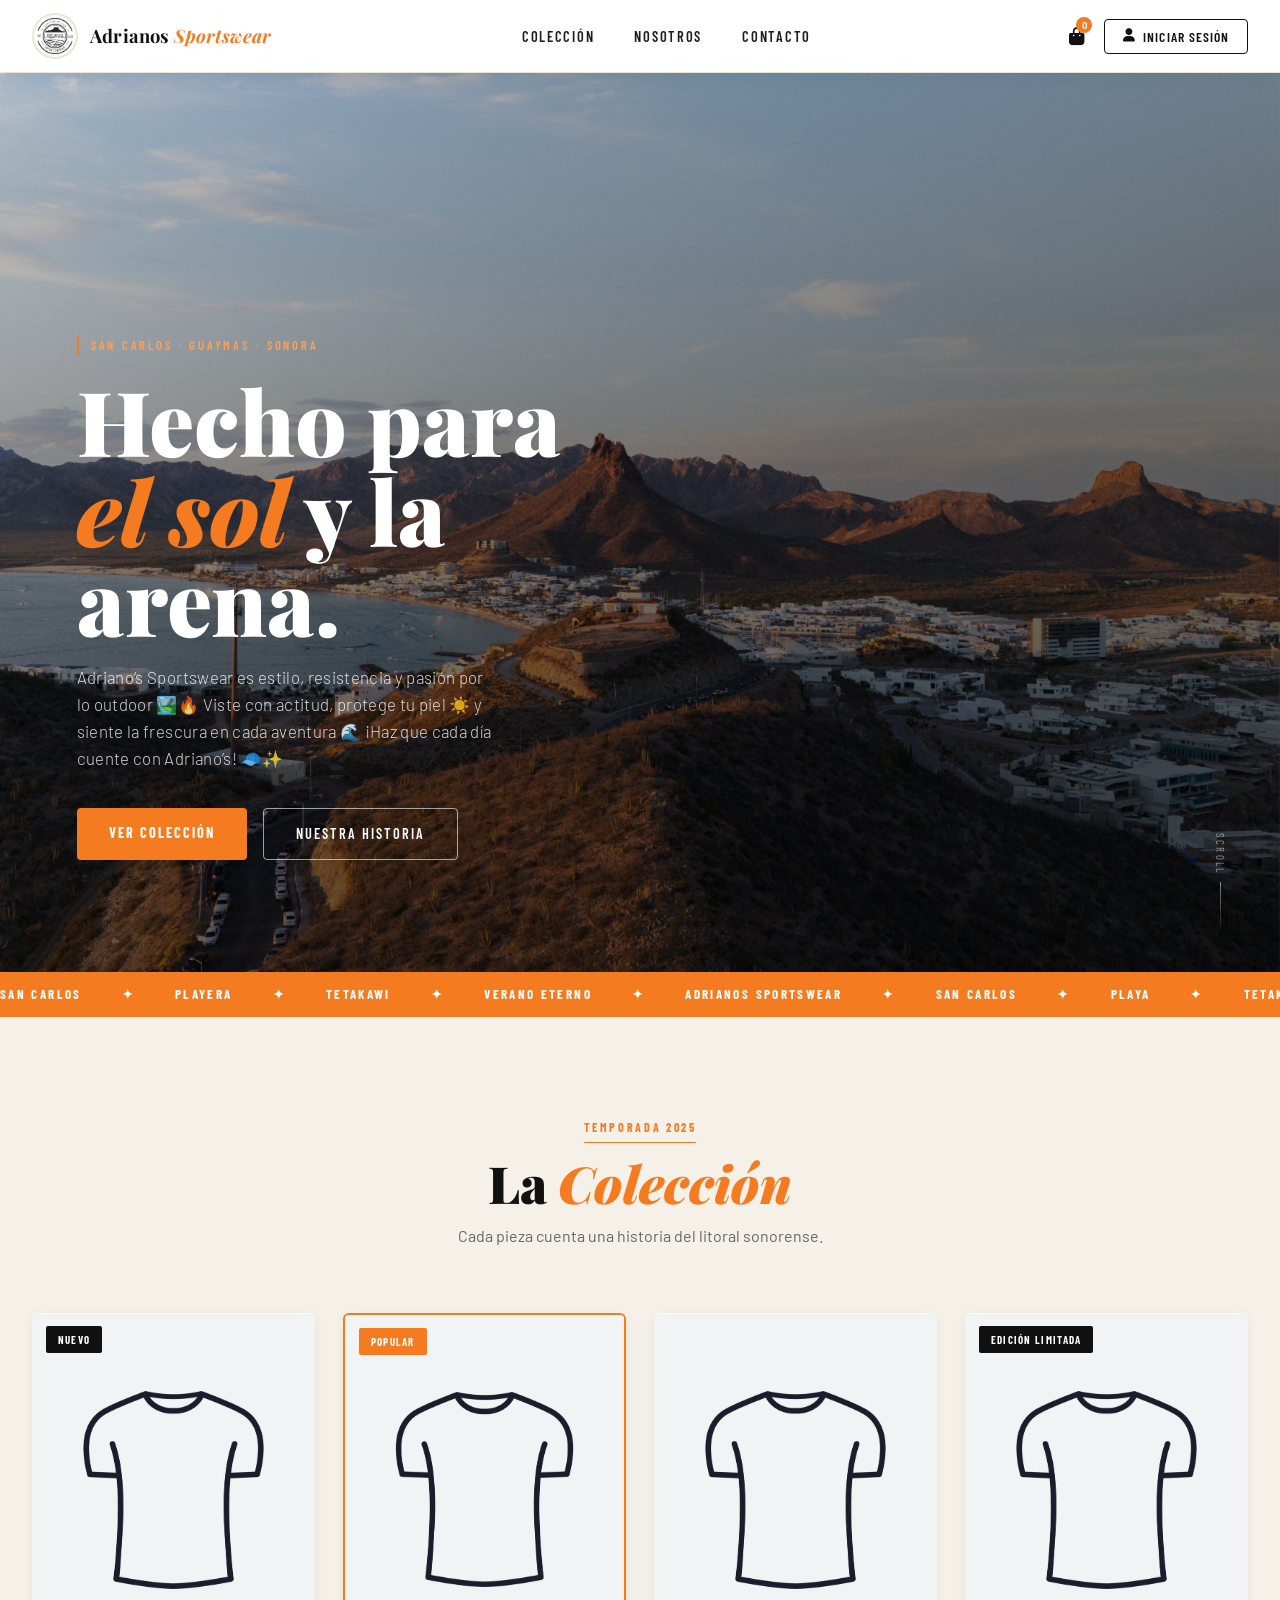
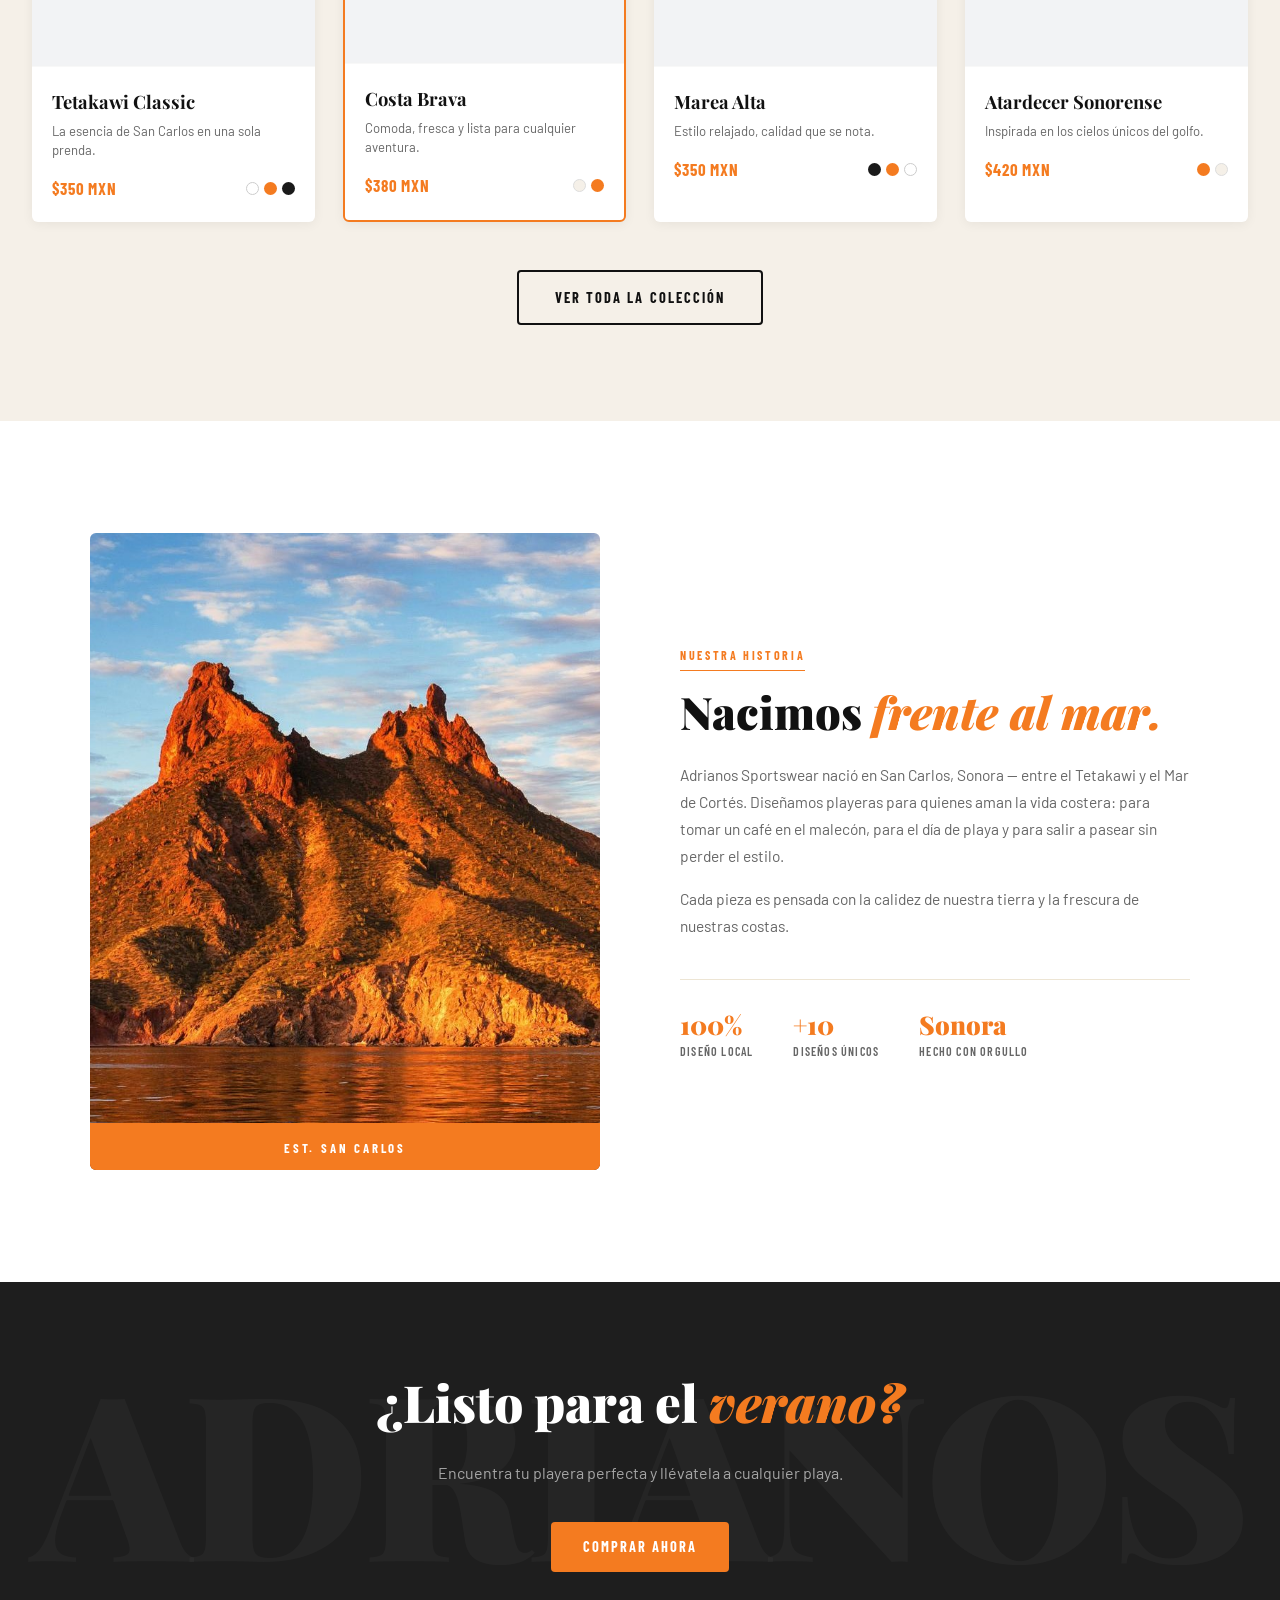
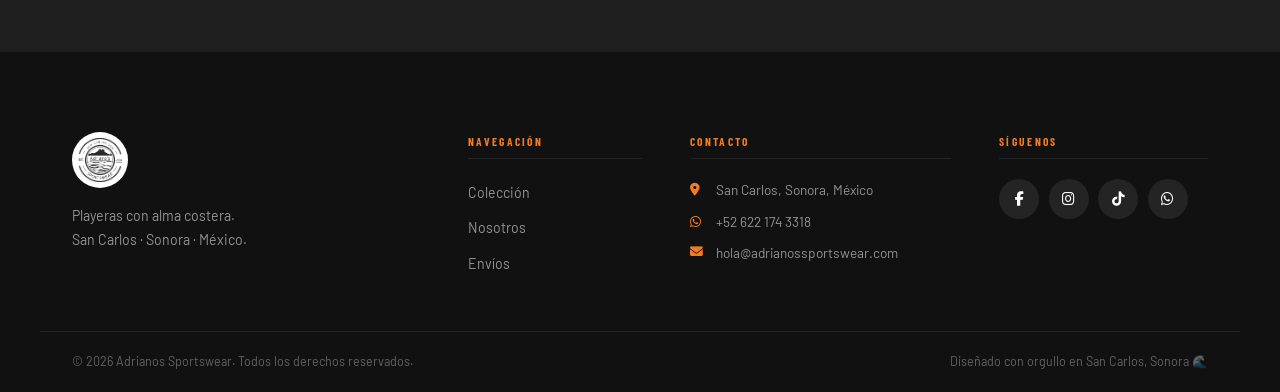
==== index.html @ cf0867bf "primer commit" ====
<!DOCTYPE html>
<html lang="es">
<head>
  <meta charset="UTF-8" />
  <meta name="viewport" content="width=device-width, initial-scale=1.0" />
  <title>Adrianos Sportswear</title>
  <link rel="stylesheet" href="styles.css" />
  <link rel="preconnect" href="https://fonts.googleapis.com" />
  <link rel="preconnect" href="https://fonts.gstatic.com" crossorigin />
  <link href="https://fonts.googleapis.com/css2?family=Playfair+Display:ital,wght@0,400;0,700;0,900;1,400&family=Barlow:wght@300;400;500;600&family=Barlow+Condensed:wght@400;600;700&display=swap" rel="stylesheet" />
  <link rel="stylesheet" href="https://cdnjs.cloudflare.com/ajax/libs/font-awesome/6.5.0/css/all.min.css" />
</head>
<body>

  <!-- ═══════════════════════════════ NAVBAR ═══════════════════════════════ -->
  <nav class="navbar">
    <div class="nav-inner">
      <a href="index.html" class="nav-logo">
        <div class="logo-wrapper">
          <img src="img/logo.jpg" alt="Adrianos Sportswear Logo" />
        </div>
        <h1 class="brand-name">Adrianos <em>Sportswear</em></h1>
      </a>

      <ul class="nav-links">
        <li><a href="coleccion.html">Colección</a></li>
        <li><a href="#nosotros">Nosotros</a></li>
        <li><a href="#contacto">Contacto</a></li>
      </ul>

      <div class="nav-actions">
        <button class="btn-cart" aria-label="Carrito">
          <i class="fas fa-shopping-bag"></i>
          <span class="cart-count">0</span>
        </button>
        <button class="btn-login">
          <i class="fas fa-user"></i>
          <span>Iniciar sesión</span>
        </button>
        <button class="hamburger" aria-label="Menú">
          <span></span><span></span><span></span>
        </button>
      </div>
    </div>

    <!-- Mobile menu -->
    <div class="mobile-menu">
      <ul>
        <li><a href="coleccion.html">Colección</a></li>
        <li><a href="#nosotros">Nosotros</a></li>
        <li><a href="#contacto">Contacto</a></li>
        <li><a href="#">Iniciar sesión</a></li>
      </ul>
    </div>
  </nav>

  <!-- ═══════════════════════════════ HERO ═══════════════════════════════ -->
  <header class="hero">
    <div class="hero-bg">
      <img src="img/yisus.jpg" alt="Cerro Tetakawi, San Carlos" class="hero-img" />
      <div class="hero-overlay"></div>
      <div class="hero-grain"></div>
    </div>

    <div class="hero-content">
      <span class="hero-tag">San Carlos · Guaymas · Sonora</span>
      <p class="hero-title">
        Hecho para<br />
        <em>el sol</em> y la<br />
        arena.
      </p>
      <p class="hero-sub">Adriano’s Sportswear es estilo, resistencia y pasión por lo outdoor 🏞️🔥 Viste con actitud, protege tu piel ☀️ y siente la frescura en cada aventura 🌊 ¡Haz que cada día cuente con Adriano’s! 🧢✨</p>
      <div class="hero-cta">
        <a href="#coleccion" class="btn-primary">Ver colección</a>
        <a href="#nosotros" class="btn-ghost">Nuestra historia</a>
      </div>
    </div>

    <div class="hero-scroll">
      <span>Scroll</span>
      <div class="scroll-line"></div>
    </div>
  </header>

  <!-- ═══════════════════════════════ FRANJA ═══════════════════════════════ -->
  <div class="marquee-strip">
    <div class="marquee-track">
      <span>San Carlos</span><span>✦</span>
      <span>playera</span><span>✦</span>
      <span>Tetakawi</span><span>✦</span>
      <span>Verano eterno</span><span>✦</span>
      <span>Adrianos Sportswear</span><span>✦</span>
      <span>San Carlos</span><span>✦</span>
      <span>Playa</span><span>✦</span>
      <span>Tetakawi</span><span>✦</span>
      <span>Verano eterno</span><span>✦</span>
      <span>Adrianos Sportswear</span><span>✦</span>
      <span>San Carlos</span><span>✦</span>
      <span>Playa</span><span>✦</span>
      <span>Tetakawi</span><span>✦</span>
      <span>Verano eterno</span><span>✦</span>
      <span>Adrianos Sportswear</span>
    </div>
  </div>

  <!-- ═══════════════════════════════ COLECCIÓN ═══════════════════════════════ -->
  <section class="coleccion" id="coleccion" data-reveal>
    <div class="section-header">
      <span class="section-tag">Temporada 2025</span>
      <h2>La <em>Colección</em></h2>
      <p>Cada pieza cuenta una historia del litoral sonorense.</p>
    </div>

    <div class="products-grid">

      <article class="product-card">
        <div class="product-img-wrap">
          <img src="img/prueba.jpg" alt="Playera Tetakawi" />
          <div class="product-overlay">
            <button class="btn-add">Agregar al carrito</button>
          </div>
          <span class="product-badge">Nuevo</span>
        </div>
        <div class="product-info">
          <h3>Tetakawi Classic</h3>
          <p class="product-desc">La esencia de San Carlos en una sola prenda.</p>
          <div class="product-footer">
            <span class="product-price">$350 MXN</span>
            <div class="color-dots">
              <span style="background:#fff;border:1.5px solid #ccc;"></span>
              <span style="background:#F47B20;"></span>
              <span style="background:#1a1a1a;"></span>
            </div>
          </div>
        </div>
      </article>

      <article class="product-card featured">
        <div class="product-img-wrap">
          <img src="img/prueba.jpg" alt="Playera Costa Brava" />
          <div class="product-overlay">
            <button class="btn-add">Agregar al carrito</button>
          </div>
          <span class="product-badge popular">Popular</span>
        </div>
        <div class="product-info">
          <h3>Costa Brava</h3>
          <p class="product-desc">Comoda, fresca y lista para cualquier aventura.</p>
          <div class="product-footer">
            <span class="product-price">$380 MXN</span>
            <div class="color-dots">
              <span style="background:#F5F0E8;border:1.5px solid #ddd;"></span>
              <span style="background:#F47B20;"></span>
            </div>
          </div>
        </div>
      </article>

      <article class="product-card">
        <div class="product-img-wrap">
          <img src="img/prueba.jpg" alt="Playera Marea Alta" />
          <div class="product-overlay">
            <button class="btn-add">Agregar al carrito</button>
          </div>
        </div>
        <div class="product-info">
          <h3>Marea Alta</h3>
          <p class="product-desc">Estilo relajado, calidad que se nota.</p>
          <div class="product-footer">
            <span class="product-price">$350 MXN</span>
            <div class="color-dots">
              <span style="background:#1a1a1a;"></span>
              <span style="background:#F47B20;"></span>
              <span style="background:#fff;border:1.5px solid #ccc;"></span>
            </div>
          </div>
        </div>
      </article>

      <article class="product-card">
        <div class="product-img-wrap">
          <img src="img/prueba.jpg" alt="Playera Atardecer" />
          <div class="product-overlay">
            <button class="btn-add">Agregar al carrito</button>
          </div>
          <span class="product-badge">Edición limitada</span>
        </div>
        <div class="product-info">
          <h3>Atardecer Sonorense</h3>
          <p class="product-desc">Inspirada en los cielos únicos del golfo.</p>
          <div class="product-footer">
            <span class="product-price">$420 MXN</span>
            <div class="color-dots">
              <span style="background:#F47B20;"></span>
              <span style="background:#F5F0E8;border:1.5px solid #ddd;"></span>
            </div>
          </div>
        </div>
      </article>

    </div>

    <div class="ver-mas">
      <a href="coleccion.html" class="btn-outline">Ver toda la colección</a>
    </div>
  </section>

  <!-- ═══════════════════════════════ NOSOTROS ═══════════════════════════════ -->
  <section class="nosotros" id="nosotros" data-reveal>
    <div class="nosotros-inner">
      <div class="nosotros-img-block">
        <img src="img/tetakawi.jpg" alt="San Carlos Sonora" />
        <div class="nosotros-deco">
          <span>Est. San Carlos</span>
        </div>
      </div>
      <div class="nosotros-text">
        <span class="section-tag">Nuestra historia</span>
        <h2>Nacimos <em>frente al mar.</em></h2>
        <p>Adrianos Sportswear nació en San Carlos, Sonora — entre el Tetakawi y el Mar de Cortés. Diseñamos playeras para quienes aman la vida costera: para tomar un café en el malecón, para el día de playa y para salir a pasear sin perder el estilo.</p>
        <p>Cada pieza es pensada con la calidez de nuestra tierra y la frescura de nuestras costas.</p>
        <div class="nosotros-stats">
          <div>
            <strong>100%</strong>
            <span>Diseño local</span>
          </div>
          <div>
            <strong>+10</strong>
            <span>Diseños únicos</span>
          </div>
          <div>
            <strong>Sonora</strong>
            <span>Hecho con orgullo</span>
          </div>
        </div>
      </div>
    </div>
  </section>

  <!-- ═══════════════════════════════ CTA BANNER ═══════════════════════════════ -->
  <section class="cta-banner" data-reveal>
    <div class="cta-inner">
      <h2>¿Listo para el <em>verano?</em></h2>
      <p>Encuentra tu playera perfecta y llévatela a cualquier playa.</p>
      <a href="#coleccion" class="btn-primary">Comprar ahora</a>
    </div>
  </section>

  <!-- ═══════════════════════════════ FOOTER ═══════════════════════════════ -->
  <footer class="footer" id="contacto">
    <div class="footer-inner">

      <div class="footer-brand">
        <div class="footer-logo-wrap">
          <img src="img/logo.jpg" alt="Adrianos Sportswear" />
        </div>
        <p>Playeras con alma costera.<br />San Carlos · Sonora · México.</p>
      </div>

      <div class="footer-links">
        <h4>Navegación</h4>
        <ul>
          <li><a href="#coleccion">Colección</a></li>
          <li><a href="#nosotros">Nosotros</a></li>
          <li><a href="#">Envíos</a></li>
                        <!-- <li><a href="#">Preguntas frecuentes</a></li>  Se puede agregar o no--> 
        </ul>
      </div>

      <div class="footer-contact">
        <h4>Contacto</h4>
        <p><i class="fas fa-map-marker-alt"></i> San Carlos, Sonora, México</p>
        <p><i class="fab fa-whatsapp"></i> +52 622 174 3318</p>
        <p><i class="fas fa-envelope"></i> hola@adrianossportswear.com</p>
      </div>

      <div class="footer-social">
        <h4>Síguenos</h4>
        <div class="social-icons">
          <a href="https://www.facebook.com/profile.php?id=61557560498212&ref=NONE_xav_ig_profile_page_web" class="social-btn facebook" aria-label="Facebook">
            <i class="fab fa-facebook-f"></i>
          </a>
          <a href="https://www.instagram.com/adrianos.sportswear_/" class="social-btn instagram" aria-label="Instagram">
            <i class="fab fa-instagram"></i>
          </a>
          <a href="https://www.tiktok.com/@adrianos_sports_wear?lang=es-419" class="social-btn tiktok" aria-label="TikTok">
            <i class="fab fa-tiktok"></i>
          </a>
          <a href="https://wa.me/526221743318" class="social-btn whatsapp" aria-label="WhatsApp" target="_blank"> 
            <i class="fab fa-whatsapp"></i>
          </a>
        </div>
      </div>

    </div>

    <div class="footer-bottom">
      <p>© 2026 Adrianos Sportswear. Todos los derechos reservados.</p>
      <p>Diseñado con orgullo en San Carlos, Sonora 🌊</p>
    </div>
  </footer>
  <script src="main.js"></script>
</body>
</html>
---- styles.css ----
/* ═══════════════════════════════════════════════════════════════
   ADRIANOS SPORTSWEAR — styles.css
   Paleta: Blanco · Crema · Naranja · Negro
   Estética: Costera refinada · San Carlos, Sonora
═══════════════════════════════════════════════════════════════ */
 
/* ─── Variables ─── */
:root {
  --white:   #FFFFFF;
  --cream:   #F5F0E8;
  --cream-2: #EDE5D4;
  --orange:  #F47B20;
  --orange-dark: #D96A10;
  --orange-light: #FAA05A;
  --black:   #111111;
  --black-2: #1E1E1E;
  --gray:    #666666;
  --gray-light: #BBBBBB;
 
  --font-display: 'Playfair Display', Georgia, serif;
  --font-body:    'Barlow', sans-serif;
  --font-condensed: 'Barlow Condensed', sans-serif;
 
  --nav-h: 72px;
  --radius: 4px;
  --transition: 0.3s cubic-bezier(0.4, 0, 0.2, 1);
}
 
/* ─── Reset & Base ─── */
*, *::before, *::after { box-sizing: border-box; margin: 0; padding: 0; }
 
html { scroll-behavior: smooth; }
 
body {
  font-family: var(--font-body);
  font-weight: 400;
  background: var(--white);
  color: var(--black);
  line-height: 1.6;
  overflow-x: hidden;
}
 
img { display: block; width: 100%; height: 100%; object-fit: cover; }
a { text-decoration: none; color: inherit; }
ul { list-style: none; }
button { cursor: pointer; font-family: inherit; border: none; background: none; }
 
/* ─── Scrollbar ─── */
::-webkit-scrollbar { width: 6px; }
::-webkit-scrollbar-track { background: var(--cream); }
::-webkit-scrollbar-thumb { background: var(--orange); border-radius: 3px; }
 
/* ═══════════════════════════════════════════════════════════════
   NAVBAR
═══════════════════════════════════════════════════════════════ */
.navbar {
  position: fixed;
  top: 0; left: 0; right: 0;
  z-index: 1000;
  background: var(--white);
  border-bottom: 1px solid var(--cream-2);
  box-shadow: 0 2px 20px rgba(0,0,0,0.06);
}
 
.nav-inner {
  max-width: 1280px;
  margin: 0 auto;
  height: var(--nav-h);
  padding: 0 2rem;
  display: flex;
  align-items: center;
  justify-content: space-between;
  gap: 2rem;
}
 
/* Logo */
.nav-logo {
  display: flex;
  align-items: center;
  gap: 0.75rem;
  flex-shrink: 0;
}
 
.logo-wrapper {
  width: 46px;
  height: 46px;
  background: var(--white);
  border-radius: 50%;
  overflow: hidden;
  border: 2px solid var(--cream-2);
  flex-shrink: 0;
}
 
.logo-wrapper img {
  object-fit: contain;
  padding: 3px;
}
 
.brand-name {
  font-family: var(--font-display);
  font-size: 1.15rem;
  font-weight: 700;
  color: var(--black);
  letter-spacing: 0.01em;
  white-space: nowrap;
}
 
.brand-name em {
  color: var(--orange);
  font-style: italic;
}
 
/* Nav Links */
.nav-links {
  display: flex;
  gap: 2.5rem;
  align-items: center;
}
 
.nav-links a {
  font-family: var(--font-condensed);
  font-size: 0.9rem;
  font-weight: 600;
  letter-spacing: 0.12em;
  text-transform: uppercase;
  color: var(--black-2);
  position: relative;
  transition: color var(--transition);
}
 
.nav-links a::after {
  content: '';
  position: absolute;
  bottom: -4px; left: 0;
  width: 0; height: 2px;
  background: var(--orange);
  transition: width var(--transition);
}
 
.nav-links a:hover { color: var(--orange); }
.nav-links a:hover::after { width: 100%; }
 
/* Nav Actions */
.nav-actions {
  display: flex;
  align-items: center;
  gap: 0.75rem;
}
 
.btn-cart {
  position: relative;
  padding: 0.5rem;
  color: var(--black);
  font-size: 1.1rem;
  transition: color var(--transition);
}
 
.btn-cart:hover { color: var(--orange); }
 
.cart-count {
  position: absolute;
  top: 0; right: 0;
  background: var(--orange);
  color: var(--white);
  font-size: 0.6rem;
  font-weight: 700;
  width: 16px; height: 16px;
  border-radius: 50%;
  display: flex;
  align-items: center;
  justify-content: center;
}
 
.btn-login {
  display: flex;
  align-items: center;
  gap: 0.45rem;
  padding: 0.5rem 1.1rem;
  font-family: var(--font-condensed);
  font-size: 0.85rem;
  font-weight: 600;
  letter-spacing: 0.08em;
  text-transform: uppercase;
  color: var(--black);
  border: 1.5px solid var(--black);
  border-radius: var(--radius);
  transition: all var(--transition);
}
 
.btn-login:hover {
  background: var(--black);
  color: var(--white);
}
 
.hamburger {
  display: none;
  flex-direction: column;
  gap: 5px;
  padding: 0.5rem;
}
 
.hamburger span {
  display: block;
  width: 22px; height: 2px;
  background: var(--black);
  border-radius: 2px;
  transition: all var(--transition);
}
 
/* Mobile Menu */
.mobile-menu {
  display: none;
  background: var(--white);
  border-top: 1px solid var(--cream-2);
  padding: 1rem 2rem 1.5rem;
}
 
.mobile-menu ul { display: flex; flex-direction: column; gap: 0.25rem; }
 
.mobile-menu a {
  display: block;
  padding: 0.6rem 0;
  font-family: var(--font-condensed);
  font-size: 1rem;
  font-weight: 600;
  letter-spacing: 0.1em;
  text-transform: uppercase;
  color: var(--black-2);
  border-bottom: 1px solid var(--cream);
  transition: color var(--transition);
}
 
.mobile-menu a:hover { color: var(--orange); }
 
/* ═══════════════════════════════════════════════════════════════
   HERO
═══════════════════════════════════════════════════════════════ */
.hero {
  position: relative;
  height: 100vh;
  min-height: 600px;
  display: flex;
  align-items: flex-end;
  padding-bottom: 7rem;
  margin-top: var(--nav-h);
  overflow: hidden;
}
 
.hero-bg {
  position: absolute;
  inset: 0;
}
 
.hero-img {
  width: 100%; height: 100%;
  object-fit: cover;
  object-position: center 60%;
  transform: scale(1.03);
  animation: heroZoom 8s ease-out forwards;
}
 
@keyframes heroZoom {
  from { transform: scale(1.08); }
  to   { transform: scale(1.0); }
}
 
.hero-overlay {
  position: absolute;
  inset: 0;
  background: linear-gradient(
    160deg,
    rgba(0,0,0,0.18) 0%,
    rgba(0,0,0,0.55) 50%,
    rgba(0,0,0,0.72) 100%
  );
}
 
.hero-grain {
  position: absolute;
  inset: 0;
  opacity: 0.04;
  background-image: url("data:image/svg+xml,%3Csvg viewBox='0 0 256 256' xmlns='http://www.w3.org/2000/svg'%3E%3Cfilter id='noise'%3E%3CfeTurbulence type='fractalNoise' baseFrequency='0.9' numOctaves='4' stitchTiles='stitch'/%3E%3C/filter%3E%3Crect width='100%25' height='100%25' filter='url(%23noise)'/%3E%3C/svg%3E");
  pointer-events: none;
}
 
.hero-content {
  position: relative;
  z-index: 2;
  padding: 0 2rem 0 6vw;
  max-width: 700px;
  animation: heroIn 1s 0.3s ease-out both;
}
 
@keyframes heroIn {
  from { opacity: 0; transform: translateY(30px); }
  to   { opacity: 1; transform: translateY(0); }
}
 
.hero-tag {
  display: inline-block;
  font-family: var(--font-condensed);
  font-size: 0.78rem;
  font-weight: 600;
  letter-spacing: 0.22em;
  text-transform: uppercase;
  color: var(--orange-light);
  margin-bottom: 1.25rem;
  border-left: 2px solid var(--orange);
  padding-left: 0.75rem;
}
 
.hero-title {
  font-family: var(--font-display);
  font-size: clamp(3.2rem, 7vw, 6.5rem);
  font-weight: 900;
  line-height: 1.0;
  color: var(--white);
  margin-bottom: 1.25rem;
}
 
.hero-title em {
  color: var(--orange);
  font-style: italic;
}
 
.hero-sub {
  font-size: 1.05rem;
  font-weight: 300;
  color: rgba(255,255,255,0.82);
  margin-bottom: 2.25rem;
  max-width: 420px;
  letter-spacing: 0.02em;
}
 
.hero-cta {
  display: flex;
  gap: 1rem;
  flex-wrap: wrap;
}
 
/* Buttons */
.btn-primary {
  display: inline-block;
  padding: 0.85rem 2rem;
  background: var(--orange);
  color: var(--white);
  font-family: var(--font-condensed);
  font-size: 0.9rem;
  font-weight: 700;
  letter-spacing: 0.14em;
  text-transform: uppercase;
  border-radius: var(--radius);
  transition: background var(--transition), transform 0.2s;
}
 
.btn-primary:hover {
  background: var(--orange-dark);
  transform: translateY(-2px);
}
 
.btn-ghost {
  display: inline-block;
  padding: 0.85rem 2rem;
  border: 1.5px solid rgba(255,255,255,0.6);
  color: var(--white);
  font-family: var(--font-condensed);
  font-size: 0.9rem;
  font-weight: 600;
  letter-spacing: 0.14em;
  text-transform: uppercase;
  border-radius: var(--radius);
  transition: all var(--transition);
}
 
.btn-ghost:hover {
  background: rgba(255,255,255,0.12);
  border-color: var(--white);
}
 
.btn-outline {
  display: inline-block;
  padding: 0.85rem 2.25rem;
  border: 2px solid var(--black);
  color: var(--black);
  font-family: var(--font-condensed);
  font-size: 0.9rem;
  font-weight: 700;
  letter-spacing: 0.14em;
  text-transform: uppercase;
  border-radius: var(--radius);
  transition: all var(--transition);
}
 
.btn-outline:hover {
  background: var(--black);
  color: var(--white);
}
 
/* Scroll indicator */
.hero-scroll {
  position: absolute;
  bottom: 2.5rem;
  right: 4vw;
  z-index: 2;
  display: flex;
  flex-direction: column;
  align-items: center;
  gap: 0.5rem;
}
 
.hero-scroll span {
  font-family: var(--font-condensed);
  font-size: 0.68rem;
  letter-spacing: 0.2em;
  text-transform: uppercase;
  color: rgba(255,255,255,0.5);
  writing-mode: vertical-rl;
}
 
.scroll-line {
  width: 1px;
  height: 50px;
  background: linear-gradient(to bottom, rgba(255,255,255,0.5), transparent);
  animation: scrollPulse 2s ease-in-out infinite;
}
 
@keyframes scrollPulse {
  0%, 100% { opacity: 0.4; transform: scaleY(0.7) translateY(-5px); }
  50%       { opacity: 1;   transform: scaleY(1)   translateY(5px); }
}
 
/* ═══════════════════════════════════════════════════════════════
   MARQUEE STRIP
═══════════════════════════════════════════════════════════════ */
.marquee-strip {
  background: var(--orange);
  overflow: hidden;
  padding: 0.75rem 0;
  user-select: none;
}
 
.marquee-track {
  display: flex;
  gap: 2.5rem;
  white-space: nowrap;
  animation: marquee 28s linear infinite;
}
 
.marquee-track span {
  font-family: var(--font-condensed);
  font-size: 0.82rem;
  font-weight: 700;
  letter-spacing: 0.18em;
  text-transform: uppercase;
  color: var(--white);
  flex-shrink: 0;
}
 
@keyframes marquee {
  from { transform: translateX(0); }
  to   { transform: translateX(-50%); }
}
 
/* ═══════════════════════════════════════════════════════════════
   COLECCIÓN
═══════════════════════════════════════════════════════════════ */
.coleccion {
  padding: 6rem 2rem;
  background: var(--cream);
}
 
.section-header {
  text-align: center;
  margin-bottom: 4rem;
}
 
.section-tag {
  display: inline-block;
  font-family: var(--font-condensed);
  font-size: 0.75rem;
  font-weight: 700;
  letter-spacing: 0.22em;
  text-transform: uppercase;
  color: var(--orange);
  margin-bottom: 0.75rem;
  border-bottom: 1.5px solid var(--orange);
  padding-bottom: 0.3rem;
}
 
.section-header h2 {
  font-family: var(--font-display);
  font-size: clamp(2.2rem, 4vw, 3.5rem);
  font-weight: 900;
  line-height: 1.1;
  color: var(--black);
  margin-bottom: 0.75rem;
}
 
.section-header h2 em {
  color: var(--orange);
  font-style: italic;
}
 
.section-header p {
  font-size: 1rem;
  color: var(--gray);
  max-width: 480px;
  margin: 0 auto;
}
 
/* Products Grid */
.products-grid {
  display: grid;
  grid-template-columns: repeat(4, 1fr);
  gap: 1.75rem;
  max-width: 1280px;
  margin: 0 auto;
}
 
.product-card {
  background: var(--white);
  border-radius: 6px;
  overflow: hidden;
  box-shadow: 0 2px 12px rgba(0,0,0,0.06);
  transition: transform var(--transition), box-shadow var(--transition);
}
 
.product-card:hover {
  transform: translateY(-6px);
  box-shadow: 0 12px 40px rgba(0,0,0,0.12);
}
 
.product-card.featured {
  grid-row: span 1;
  border: 2px solid var(--orange);
}
 
.product-img-wrap {
  position: relative;
  aspect-ratio: 4 / 5;
  overflow: hidden;
  background: var(--cream);
}
 
.product-img-wrap img {
  transition: transform 0.5s ease;
}
 
.product-card:hover .product-img-wrap img {
  transform: scale(1.06);
}
 
.product-overlay {
  position: absolute;
  inset: 0;
  background: rgba(0,0,0,0.4);
  display: flex;
  align-items: flex-end;
  justify-content: center;
  padding-bottom: 1.5rem;
  opacity: 0;
  transition: opacity var(--transition);
}
 
.product-card:hover .product-overlay {
  opacity: 1;
}
 
.btn-add {
  padding: 0.7rem 1.6rem;
  background: var(--white);
  color: var(--black);
  font-family: var(--font-condensed);
  font-size: 0.85rem;
  font-weight: 700;
  letter-spacing: 0.12em;
  text-transform: uppercase;
  border-radius: var(--radius);
  transition: all var(--transition);
  transform: translateY(10px);
  transition: transform 0.3s ease, background var(--transition), color var(--transition);
}
 
.product-card:hover .btn-add {
  transform: translateY(0);
}
 
.btn-add:hover {
  background: var(--orange);
  color: var(--white);
}
 
.product-badge {
  position: absolute;
  top: 0.85rem;
  left: 0.85rem;
  padding: 0.3rem 0.75rem;
  background: var(--black);
  color: var(--white);
  font-family: var(--font-condensed);
  font-size: 0.68rem;
  font-weight: 700;
  letter-spacing: 0.12em;
  text-transform: uppercase;
  border-radius: 2px;
}
 
.product-badge.popular {
  background: var(--orange);
}
 
.product-info {
  padding: 1.25rem;
}
 
.product-info h3 {
  font-family: var(--font-display);
  font-size: 1.15rem;
  font-weight: 700;
  color: var(--black);
  margin-bottom: 0.35rem;
}
 
.product-desc {
  font-size: 0.82rem;
  color: var(--gray);
  margin-bottom: 0.9rem;
  line-height: 1.5;
}
 
.product-footer {
  display: flex;
  align-items: center;
  justify-content: space-between;
}
 
.product-price {
  font-family: var(--font-condensed);
  font-size: 1.05rem;
  font-weight: 700;
  color: var(--orange);
  letter-spacing: 0.05em;
}
 
.color-dots {
  display: flex;
  gap: 5px;
}
 
.color-dots span {
  display: block;
  width: 13px; height: 13px;
  border-radius: 50%;
}
 
.ver-mas {
  text-align: center;
  margin-top: 3rem;
}
 
/* ═══════════════════════════════════════════════════════════════
   NOSOTROS
═══════════════════════════════════════════════════════════════ */
.nosotros {
  padding: 7rem 2rem;
  background: var(--white);
}
 
.nosotros-inner {
  max-width: 1100px;
  margin: 0 auto;
  display: grid;
  grid-template-columns: 1fr 1fr;
  gap: 5rem;
  align-items: center;
}
 
.nosotros-img-block {
  position: relative;
  aspect-ratio: 4 / 5;
  border-radius: 6px;
  overflow: hidden;
}
 
.nosotros-img-block img {
  object-position: center 40%;
}
 
.nosotros-deco {
  position: absolute;
  bottom: -1px;
  left: 0; right: 0;
  background: var(--orange);
  padding: 0.7rem 1.5rem;
  text-align: center;
}
 
.nosotros-deco span {
  font-family: var(--font-condensed);
  font-size: 0.8rem;
  font-weight: 700;
  letter-spacing: 0.22em;
  text-transform: uppercase;
  color: var(--white);
}
 
.nosotros-text .section-tag {
  margin-bottom: 1rem;
}
 
.nosotros-text h2 {
  font-family: var(--font-display);
  font-size: clamp(2rem, 3.5vw, 3rem);
  font-weight: 900;
  line-height: 1.1;
  color: var(--black);
  margin-bottom: 1.5rem;
}
 
.nosotros-text h2 em {
  color: var(--orange);
  font-style: italic;
}
 
.nosotros-text p {
  font-size: 0.97rem;
  color: var(--gray);
  line-height: 1.75;
  margin-bottom: 1rem;
}
 
.nosotros-stats {
  display: flex;
  gap: 2.5rem;
  margin-top: 2.5rem;
  padding-top: 2rem;
  border-top: 1px solid var(--cream-2);
}
 
.nosotros-stats div {
  display: flex;
  flex-direction: column;
  gap: 0.25rem;
}
 
.nosotros-stats strong {
  font-family: var(--font-display);
  font-size: 1.6rem;
  font-weight: 900;
  color: var(--orange);
  line-height: 1;
}
 
.nosotros-stats span {
  font-family: var(--font-condensed);
  font-size: 0.75rem;
  font-weight: 600;
  letter-spacing: 0.1em;
  text-transform: uppercase;
  color: var(--gray);
}
 
/* ═══════════════════════════════════════════════════════════════
   CTA BANNER
═══════════════════════════════════════════════════════════════ */
.cta-banner {
  background: var(--black-2);
  padding: 5rem 2rem;
  text-align: center;
  position: relative;
  overflow: hidden;
}
 
.cta-banner::before {
  content: 'ADRIANOS';
  position: absolute;
  top: 50%; left: 50%;
  transform: translate(-50%, -50%);
  font-family: var(--font-display);
  font-size: clamp(6rem, 18vw, 16rem);
  font-weight: 900;
  color: rgba(255,255,255,0.03);
  white-space: nowrap;
  pointer-events: none;
  letter-spacing: -0.02em;
}
 
.cta-inner {
  position: relative;
  z-index: 1;
}
 
.cta-banner h2 {
  font-family: var(--font-display);
  font-size: clamp(2rem, 4vw, 3.2rem);
  font-weight: 900;
  color: var(--white);
  margin-bottom: 1rem;
}
 
.cta-banner h2 em {
  color: var(--orange);
  font-style: italic;
}
 
.cta-banner p {
  font-size: 1rem;
  color: rgba(255,255,255,0.6);
  margin-bottom: 2.25rem;
}
 
/* ═══════════════════════════════════════════════════════════════
   FOOTER
═══════════════════════════════════════════════════════════════ */
.footer {
  background: var(--black);
  color: var(--white);
  padding-top: 5rem;
}
 
.footer-inner {
  max-width: 1200px;
  margin: 0 auto;
  padding: 0 2rem 3.5rem;
  display: grid;
  grid-template-columns: 2fr 1fr 1.5fr 1.2fr;
  gap: 3rem;
}
 
.footer-logo-wrap {
  width: 56px; height: 56px;
  background: var(--white);
  border-radius: 50%;
  overflow: hidden;
  margin-bottom: 1rem;
  border: 2px solid rgba(255,255,255,0.1);
}
 
.footer-logo-wrap img {
  object-fit: contain;
  padding: 4px;
}
 
.footer-brand p {
  font-size: 0.88rem;
  color: rgba(255,255,255,0.55);
  line-height: 1.7;
  margin-top: 0.5rem;
}
 
.footer h4 {
  font-family: var(--font-condensed);
  font-size: 0.72rem;
  font-weight: 700;
  letter-spacing: 0.2em;
  text-transform: uppercase;
  color: var(--orange);
  margin-bottom: 1.25rem;
  padding-bottom: 0.5rem;
  border-bottom: 1px solid rgba(255,255,255,0.08);
}
 
.footer-links ul { display: flex; flex-direction: column; gap: 0.6rem; }
 
.footer-links a {
  font-size: 0.88rem;
  color: rgba(255,255,255,0.55);
  transition: color var(--transition);
}
 
.footer-links a:hover { color: var(--orange-light); }
 
.footer-contact p {
  font-size: 0.85rem;
  color: rgba(255,255,255,0.55);
  margin-bottom: 0.6rem;
  display: flex;
  align-items: center;
  gap: 0.6rem;
}
 
.footer-contact i {
  color: var(--orange);
  font-size: 0.8rem;
  width: 16px;
}
 
/* Social Icons */
.social-icons {
  display: flex;
  gap: 0.6rem;
  flex-wrap: wrap;
}
 
.social-btn {
  display: flex;
  align-items: center;
  justify-content: center;
  width: 40px; height: 40px;
  border-radius: 50%;
  color: var(--white);
  font-size: 0.9rem;
  transition: transform var(--transition), background var(--transition);
  background: rgba(255,255,255,0.08);
}
 
.social-btn:hover { transform: translateY(-3px); }
 
.social-btn.facebook:hover  { background: #1877F2; }
.social-btn.instagram:hover { background: linear-gradient(45deg, #F09433, #E6683C, #DC2743, #CC2366, #BC1888); }
.social-btn.tiktok:hover    { background: #010101; outline: 1px solid rgba(255,255,255,0.2); }
.social-btn.whatsapp:hover  { background: #25D366; }
 
/* Footer bottom */
.footer-bottom {
  border-top: 1px solid rgba(255,255,255,0.08);
  padding: 1.25rem 2rem;
  max-width: 1200px;
  margin: 0 auto;
  display: flex;
  justify-content: space-between;
  align-items: center;
  gap: 1rem;
  flex-wrap: wrap;
}
 
.footer-bottom p {
  font-size: 0.78rem;
  color: rgba(255,255,255,0.35);
}
 
/* ═══════════════════════════════════════════════════════════════
   RESPONSIVE
═══════════════════════════════════════════════════════════════ */
@media (max-width: 1100px) {
  .products-grid {
    grid-template-columns: repeat(2, 1fr);
  }
  .footer-inner {
    grid-template-columns: 1fr 1fr;
    gap: 2.5rem;
  }
}
 
@media (max-width: 860px) {
  .nosotros-inner {
    grid-template-columns: 1fr;
    gap: 3rem;
  }
  .nosotros-img-block {
    aspect-ratio: 16 / 9;
  }
}
 
@media (max-width: 768px) {
  .nav-links { display: none; }
  .btn-login span { display: none; }
  .hamburger { display: flex; }
 
  .mobile-menu.open { display: block; }
 
  .hero-content { padding: 0 1.5rem 0 1.5rem; }
  .hero { padding-bottom: 5rem; }
  .hero-scroll { display: none; }
 
  .coleccion { padding: 4rem 1.25rem; }
  .nosotros { padding: 4rem 1.25rem; }
 
  .nosotros-stats { gap: 1.5rem; flex-wrap: wrap; }
}
 
@media (max-width: 560px) {
  .products-grid {
    grid-template-columns: 1fr;
    max-width: 380px;
    margin: 0 auto;
  }
  .footer-inner {
    grid-template-columns: 1fr;
    gap: 2rem;
  }
  .footer-bottom {
    flex-direction: column;
    text-align: center;
  }
  .hero-cta { flex-direction: column; }
  .btn-primary, .btn-ghost { text-align: center; }
}
/* ═══════════════════════════════════════════════════════════════
    MAIN.JS — Estilos de soporte
═══════════════════════════════════════════════════════════════ */

/* ─── Navbar scrolled ─── */
.navbar.scrolled {
  box-shadow: 0 4px 24px rgba(0,0,0,0.10);
}
 
.navbar.scrolled .nav-inner {
  height: 58px;
}
 
.navbar.scrolled .logo-wrapper {
  width: 38px;
  height: 38px;
}
 
.navbar,
.nav-inner,
.logo-wrapper {
  transition: height 0.3s ease, width 0.3s ease, box-shadow 0.3s ease;
}
 
/* ─── Hamburger spans transition ─── */
.hamburger span {
  transition: transform 0.3s ease, opacity 0.3s ease;
}
 
/* ─── Fade-in reveal ─── */
[data-reveal] {
  opacity: 0;
  transform: translateY(28px);
  transition: opacity 0.65s ease, transform 0.65s ease;
}
 
[data-reveal].revealed {
  opacity: 1;
  transform: translateY(0);
}
 
/* Delays escalonados para hijos si se necesita */
[data-reveal][data-delay="100"] { transition-delay: 0.1s; }
[data-reveal][data-delay="200"] { transition-delay: 0.2s; }
[data-reveal][data-delay="300"] { transition-delay: 0.3s; }
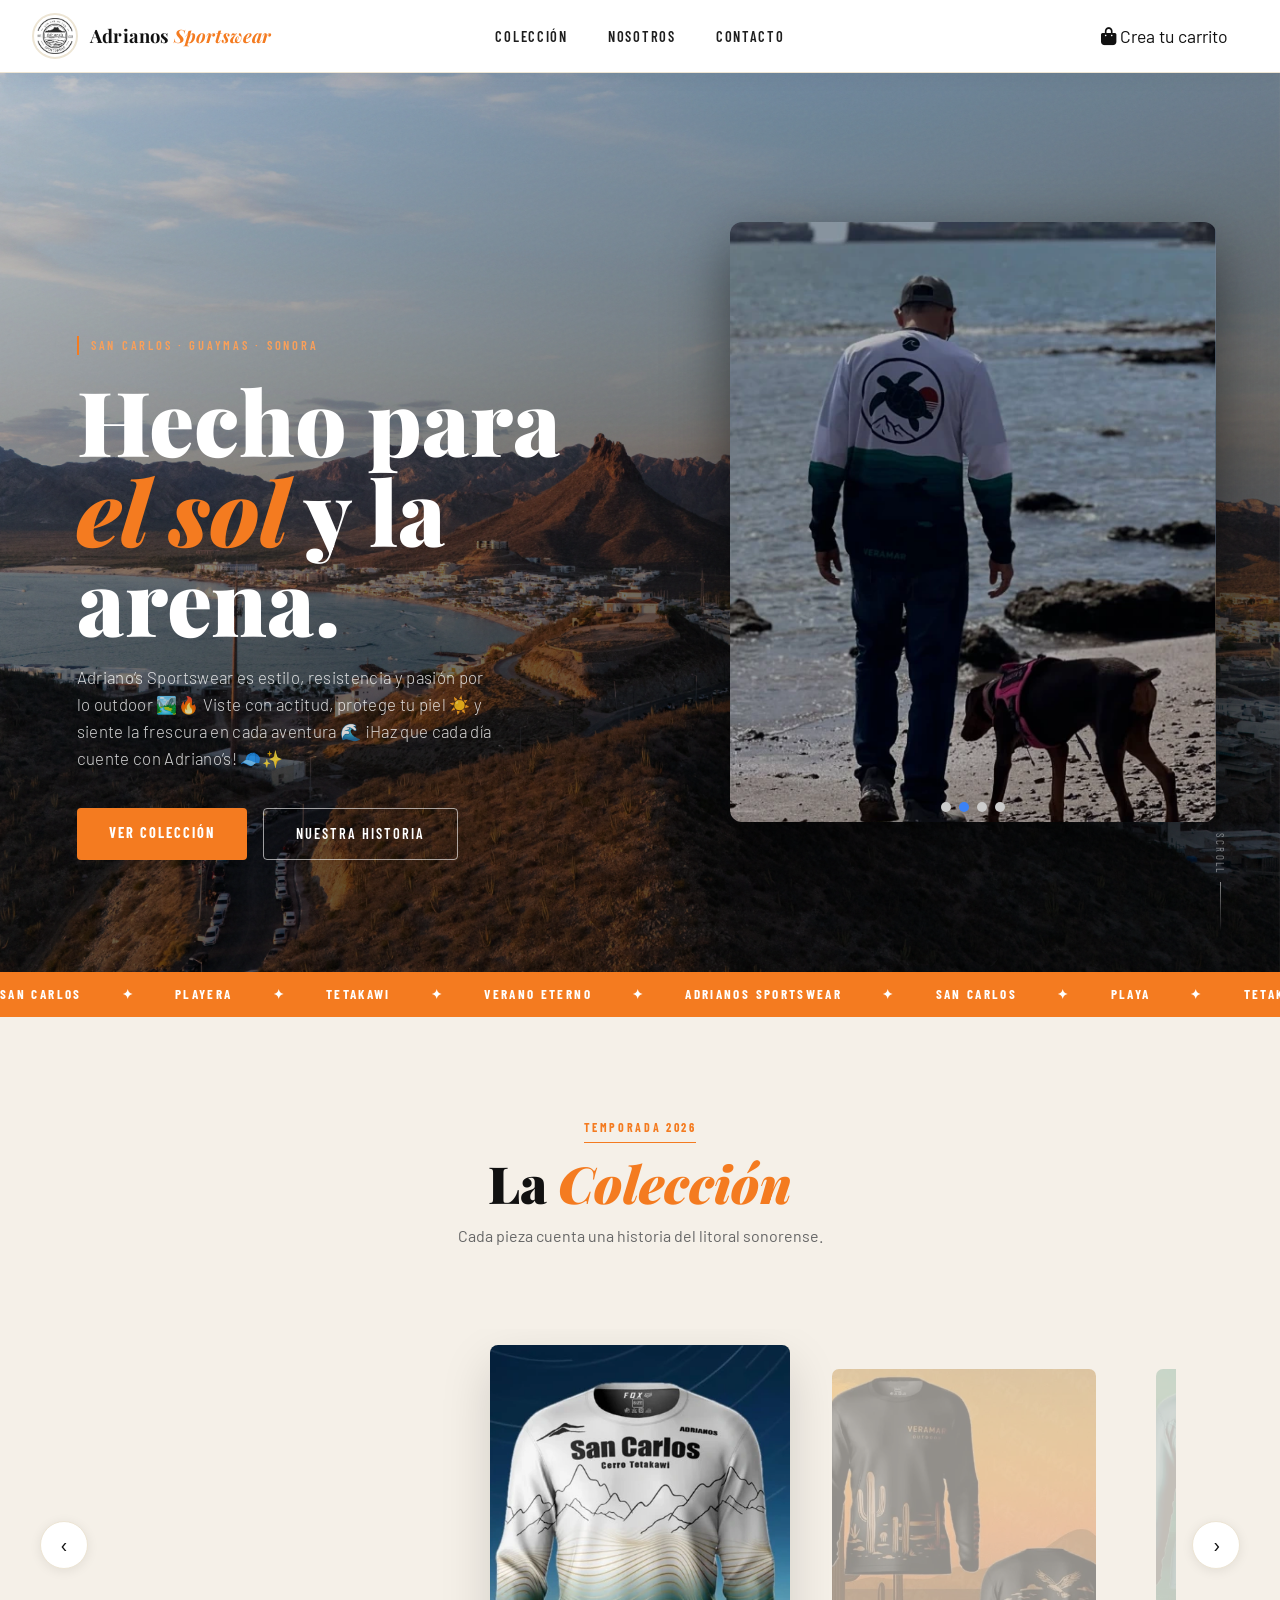
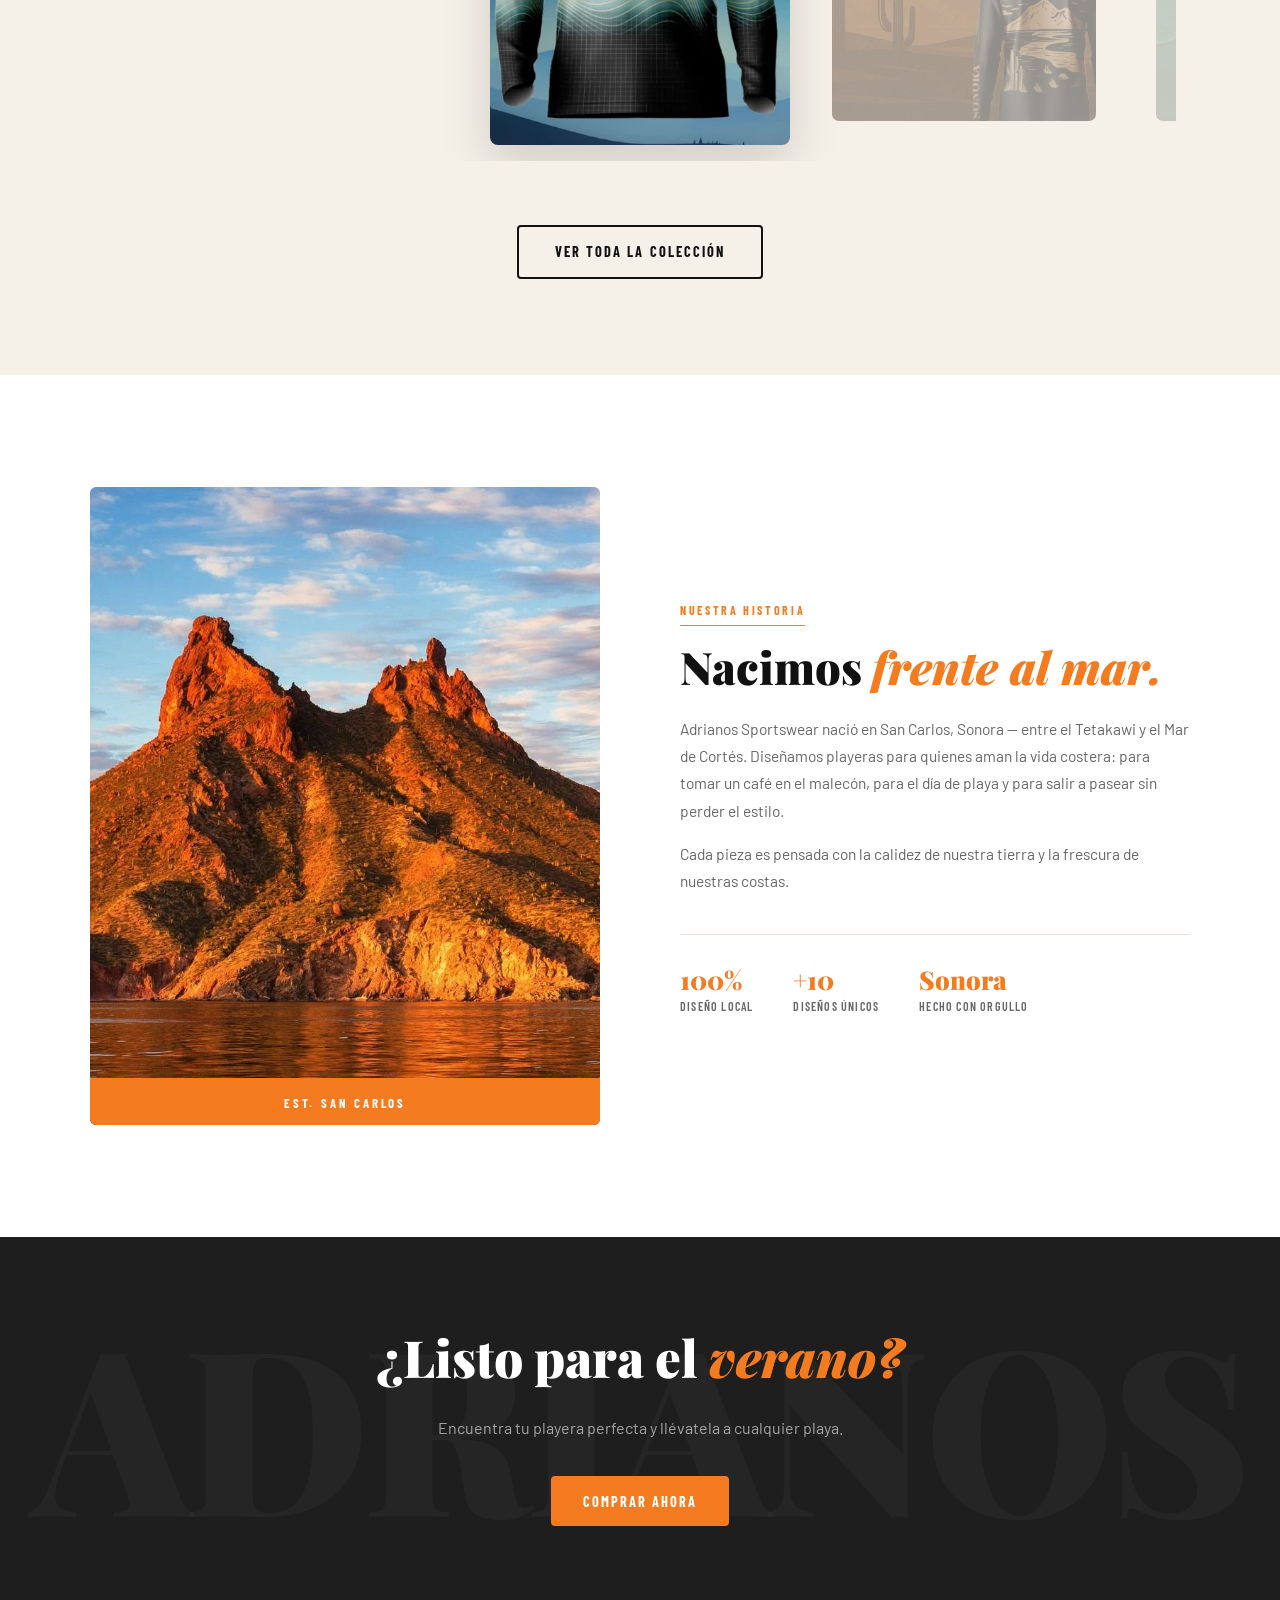
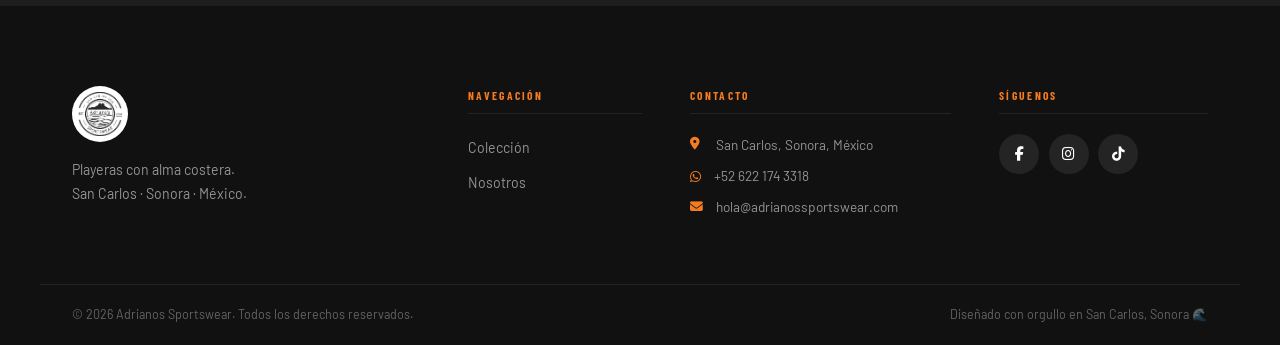
==== commit e299059e: "Funcionando1" ====
--- a/index.html
+++ b/index.html
@@ -4,7 +4,7 @@
   <meta charset="UTF-8" />
   <meta name="viewport" content="width=device-width, initial-scale=1.0" />
   <title>Adrianos Sportswear</title>
-  <link rel="stylesheet" href="styles.css" />
+  <link rel="stylesheet" href="/styles.css" />
   <link rel="preconnect" href="https://fonts.googleapis.com" />
   <link rel="preconnect" href="https://fonts.gstatic.com" crossorigin />
   <link href="https://fonts.googleapis.com/css2?family=Playfair+Display:ital,wght@0,400;0,700;0,900;1,400&family=Barlow:wght@300;400;500;600&family=Barlow+Condensed:wght@400;600;700&display=swap" rel="stylesheet" />
@@ -17,7 +17,7 @@
     <div class="nav-inner">
       <a href="index.html" class="nav-logo">
         <div class="logo-wrapper">
-          <img src="img/logo.jpg" alt="Adrianos Sportswear Logo" />
+          <img src="img/logo.webp" alt="Adrianos Sportswear Logo" />
         </div>
         <h1 class="brand-name">Adrianos <em>Sportswear</em></h1>
       </a>
@@ -29,14 +29,11 @@
       </ul>
 
       <div class="nav-actions">
-        <button class="btn-cart" aria-label="Carrito">
+        <a href = "coleccion.html"class="btn-cart" aria-label="Carrito">
           <i class="fas fa-shopping-bag"></i>
-          <span class="cart-count">0</span>
-        </button>
-        <button class="btn-login">
-          <i class="fas fa-user"></i>
-          <span>Iniciar sesión</span>
-        </button>
+
+          <span>Crea tu carrito</span></a>
+
         <button class="hamburger" aria-label="Menú">
           <span></span><span></span><span></span>
         </button>
@@ -49,7 +46,7 @@
         <li><a href="coleccion.html">Colección</a></li>
         <li><a href="#nosotros">Nosotros</a></li>
         <li><a href="#contacto">Contacto</a></li>
-        <li><a href="#">Iniciar sesión</a></li>
+        <li><a href="/login/login.html">Iniciar sesión</a></li>
       </ul>
     </div>
   </nav>
@@ -57,7 +54,7 @@
   <!-- ═══════════════════════════════ HERO ═══════════════════════════════ -->
   <header class="hero">
     <div class="hero-bg">
-      <img src="img/yisus.jpg" alt="Cerro Tetakawi, San Carlos" class="hero-img" />
+      <img src="img/yisus.webp" alt="Cerro Tetakawi, San Carlos" class="hero-img" />
       <div class="hero-overlay"></div>
       <div class="hero-grain"></div>
     </div>
@@ -75,7 +72,18 @@
         <a href="#nosotros" class="btn-ghost">Nuestra historia</a>
       </div>
     </div>
-
+    <div class="slider-wrapper" id="slider-wrapper">
+    <div class="slides" id="slides">
+      <div class="slide"><img src="/img/Muestra1.webp" alt="Foto 1" /></div>
+      <div class="slide"><img src="/img/Muestra2.webp" alt="Foto 2" /></div>
+      <div class="slide"><img src="/img/Muestra3.webp" alt="Foto 3" /></div>
+      <div class="slide"><img src="/img/Muestra4.webp" alt="Foto 4" /></div>
+    </div>
+    <!--<button class="nav-btn prev" onclick="cambiar(-1)">&#8249;</button>
+    <button class="nav-btn next" onclick="cambiar(1)">&#8250;</button>-->
+    <div class="dots" id="dots"></div>
+  </div>
+    
     <div class="hero-scroll">
       <span>Scroll</span>
       <div class="scroll-line"></div>
@@ -106,99 +114,28 @@
   <!-- ═══════════════════════════════ COLECCIÓN ═══════════════════════════════ -->
   <section class="coleccion" id="coleccion" data-reveal>
     <div class="section-header">
-      <span class="section-tag">Temporada 2025</span>
+      <span class="section-tag">Temporada 2026</span>
       <h2>La <em>Colección</em></h2>
       <p>Cada pieza cuenta una historia del litoral sonorense.</p>
     </div>
 
-    <div class="products-grid">
-
-      <article class="product-card">
-        <div class="product-img-wrap">
-          <img src="img/prueba.jpg" alt="Playera Tetakawi" />
-          <div class="product-overlay">
-            <button class="btn-add">Agregar al carrito</button>
-          </div>
-          <span class="product-badge">Nuevo</span>
-        </div>
-        <div class="product-info">
-          <h3>Tetakawi Classic</h3>
-          <p class="product-desc">La esencia de San Carlos en una sola prenda.</p>
-          <div class="product-footer">
-            <span class="product-price">$350 MXN</span>
-            <div class="color-dots">
-              <span style="background:#fff;border:1.5px solid #ccc;"></span>
-              <span style="background:#F47B20;"></span>
-              <span style="background:#1a1a1a;"></span>
-            </div>
-          </div>
-        </div>
-      </article>
-
-      <article class="product-card featured">
-        <div class="product-img-wrap">
-          <img src="img/prueba.jpg" alt="Playera Costa Brava" />
-          <div class="product-overlay">
-            <button class="btn-add">Agregar al carrito</button>
-          </div>
-          <span class="product-badge popular">Popular</span>
-        </div>
-        <div class="product-info">
-          <h3>Costa Brava</h3>
-          <p class="product-desc">Comoda, fresca y lista para cualquier aventura.</p>
-          <div class="product-footer">
-            <span class="product-price">$380 MXN</span>
-            <div class="color-dots">
-              <span style="background:#F5F0E8;border:1.5px solid #ddd;"></span>
-              <span style="background:#F47B20;"></span>
-            </div>
-          </div>
-        </div>
-      </article>
-
-      <article class="product-card">
-        <div class="product-img-wrap">
-          <img src="img/prueba.jpg" alt="Playera Marea Alta" />
-          <div class="product-overlay">
-            <button class="btn-add">Agregar al carrito</button>
-          </div>
-        </div>
-        <div class="product-info">
-          <h3>Marea Alta</h3>
-          <p class="product-desc">Estilo relajado, calidad que se nota.</p>
-          <div class="product-footer">
-            <span class="product-price">$350 MXN</span>
-            <div class="color-dots">
-              <span style="background:#1a1a1a;"></span>
-              <span style="background:#F47B20;"></span>
-              <span style="background:#fff;border:1.5px solid #ccc;"></span>
-            </div>
-          </div>
-        </div>
-      </article>
-
-      <article class="product-card">
-        <div class="product-img-wrap">
-          <img src="img/prueba.jpg" alt="Playera Atardecer" />
-          <div class="product-overlay">
-            <button class="btn-add">Agregar al carrito</button>
-          </div>
-          <span class="product-badge">Edición limitada</span>
-        </div>
-        <div class="product-info">
-          <h3>Atardecer Sonorense</h3>
-          <p class="product-desc">Inspirada en los cielos únicos del golfo.</p>
-          <div class="product-footer">
-            <span class="product-price">$420 MXN</span>
-            <div class="color-dots">
-              <span style="background:#F47B20;"></span>
-              <span style="background:#F5F0E8;border:1.5px solid #ddd;"></span>
-            </div>
-          </div>
-        </div>
-      </article>
-
-    </div>
+    <div class="carousel-container">
+  <button class="carousel-btn prev-btn" id="prevBtn">&#8249;</button>
+  
+  <div class="carousel-track-wrapper">
+    <div class="carousel-track" id="carouselTrack">
+      <div class="carousel-item"><img src="img/Coleccion1.webp" alt="Playera 1" /></div>
+      <div class="carousel-item"><img src="img/Coleccion2.webp" alt="Playera 2" /></div>
+      <div class="carousel-item"><img src="img/Coleccion3.webp" alt="Playera 3" /></div>
+      <div class="carousel-item"><img src="img/Coleccion4.webp" alt="Playera 4" /></div>
+      <div class="carousel-item"><img src="img/Coleccion5.webp" alt="Playera 5" /></div>
+      <div class="carousel-item"><img src="img/Coleccion6.webp" alt="Playera 5" /></div>
+      <div class="carousel-item"><img src="img/Coleccion7.webp" alt="Playera 5" /></div>
+    </div>
+  </div>
+
+  <button class="carousel-btn next-btn"id="nextBtn" >&#8250;</button>
+</div>
 
     <div class="ver-mas">
       <a href="coleccion.html" class="btn-outline">Ver toda la colección</a>
@@ -209,7 +146,7 @@
   <section class="nosotros" id="nosotros" data-reveal>
     <div class="nosotros-inner">
       <div class="nosotros-img-block">
-        <img src="img/tetakawi.jpg" alt="San Carlos Sonora" />
+        <img src="img/tetakawi.webp" alt="San Carlos Sonora" /> <!--Esta imagen es solo de muestra, hay q poner otra -->
         <div class="nosotros-deco">
           <span>Est. San Carlos</span>
         </div>
@@ -242,7 +179,7 @@
     <div class="cta-inner">
       <h2>¿Listo para el <em>verano?</em></h2>
       <p>Encuentra tu playera perfecta y llévatela a cualquier playa.</p>
-      <a href="#coleccion" class="btn-primary">Comprar ahora</a>
+      <a href="coleccion.html" class="btn-primary">Comprar ahora</a>
     </div>
   </section>
 
@@ -252,7 +189,7 @@
 
       <div class="footer-brand">
         <div class="footer-logo-wrap">
-          <img src="img/logo.jpg" alt="Adrianos Sportswear" />
+          <img src="img/logo.webp" alt="Adrianos Sportswear" />
         </div>
         <p>Playeras con alma costera.<br />San Carlos · Sonora · México.</p>
       </div>
@@ -260,17 +197,16 @@
       <div class="footer-links">
         <h4>Navegación</h4>
         <ul>
-          <li><a href="#coleccion">Colección</a></li>
+          <li><a href="coleccion.html">Colección</a></li>
           <li><a href="#nosotros">Nosotros</a></li>
-          <li><a href="#">Envíos</a></li>
-                        <!-- <li><a href="#">Preguntas frecuentes</a></li>  Se puede agregar o no--> 
+          <!--<li><a href="#">Envíos</a></li> Tienes que preguntarle al adrian como esta el pedo para agregar esto -->
         </ul>
       </div>
 
       <div class="footer-contact">
         <h4>Contacto</h4>
         <p><i class="fas fa-map-marker-alt"></i> San Carlos, Sonora, México</p>
-        <p><i class="fab fa-whatsapp"></i> +52 622 174 3318</p>
+        <p><a href="https://wa.me/526221743318"  target="_blank"> <i class="fab fa-whatsapp"></i><span style="margin-left: 8px;">+52 622 174 3318</span></a></p>
         <p><i class="fas fa-envelope"></i> hola@adrianossportswear.com</p>
       </div>
 
@@ -286,9 +222,6 @@
           <a href="https://www.tiktok.com/@adrianos_sports_wear?lang=es-419" class="social-btn tiktok" aria-label="TikTok">
             <i class="fab fa-tiktok"></i>
           </a>
-          <a href="https://wa.me/526221743318" class="social-btn whatsapp" aria-label="WhatsApp" target="_blank"> 
-            <i class="fab fa-whatsapp"></i>
-          </a>
         </div>
       </div>
 
@@ -299,6 +232,7 @@
       <p>Diseñado con orgullo en San Carlos, Sonora 🌊</p>
     </div>
   </footer>
+
   <script src="main.js"></script>
 </body>
 </html>
--- a/styles.css
+++ b/styles.css
@@ -63,11 +63,12 @@
 }
  
 .nav-inner {
-  max-width: 1280px;
+  max-width: 100%;
   margin: 0 auto;
   height: var(--nav-h);
   padding: 0 2rem;
-  display: flex;
+  display: grid;
+  grid-template-columns: 1fr auto 1fr;
   align-items: center;
   justify-content: space-between;
   gap: 2rem;
@@ -79,6 +80,7 @@
   align-items: center;
   gap: 0.75rem;
   flex-shrink: 0;
+  width: fit-content;
 }
  
 .logo-wrapper {
@@ -115,6 +117,7 @@
   display: flex;
   gap: 2.5rem;
   align-items: center;
+  justify-self: center;
 }
  
 .nav-links a {
@@ -145,6 +148,7 @@
   display: flex;
   align-items: center;
   gap: 0.75rem;
+  justify-self: end;
 }
  
 .btn-cart {
@@ -169,42 +173,6 @@
   display: flex;
   align-items: center;
   justify-content: center;
-}
- 
-.btn-login {
-  display: flex;
-  align-items: center;
-  gap: 0.45rem;
-  padding: 0.5rem 1.1rem;
-  font-family: var(--font-condensed);
-  font-size: 0.85rem;
-  font-weight: 600;
-  letter-spacing: 0.08em;
-  text-transform: uppercase;
-  color: var(--black);
-  border: 1.5px solid var(--black);
-  border-radius: var(--radius);
-  transition: all var(--transition);
-}
- 
-.btn-login:hover {
-  background: var(--black);
-  color: var(--white);
-}
- 
-.hamburger {
-  display: none;
-  flex-direction: column;
-  gap: 5px;
-  padding: 0.5rem;
-}
- 
-.hamburger span {
-  display: block;
-  width: 22px; height: 2px;
-  background: var(--black);
-  border-radius: 2px;
-  transition: all var(--transition);
 }
  
 /* Mobile Menu */
@@ -428,7 +396,79 @@
   0%, 100% { opacity: 0.4; transform: scaleY(0.7) translateY(-5px); }
   50%       { opacity: 1;   transform: scaleY(1)   translateY(5px); }
 }
- 
+/* ═══════════════════════════════════════════════════════════════
+   SLIDE DE IMAGENES
+═══════════════════════════════════════════════════════════════ */
+.slider-wrapper {
+  position: absolute;   /* Se posiciona respecto al hero */
+  top: 50%;
+  right: 5%;            /* Distancia desde la derecha */
+  transform: translateY(-50%);  /* Centrado vertical */
+  width: 38%;           /* Ancho relativo al hero */
+  max-width: 520px;
+  z-index: 3;           /* Encima del overlay y la imagen */
+  border-radius: 12px;
+  overflow: hidden;
+  box-shadow: 0 20px 60px rgba(0,0,0,0.5);
+    }
+
+    /* Contenedor de las diapositivas */
+    .slides {
+      display: flex;
+      transition: transform 0.6s ease;
+    }
+
+    .slide {
+      min-width: 100%;
+    }
+
+    .slide img {
+      width: 100%;
+      height: 600px;
+      object-fit: cover;
+      display: block;
+    }
+
+    /* Botones anterior / siguiente */
+    .nav-btn {
+      position: absolute;
+      top: 50%;
+      transform: translateY(-50%);
+      background: rgba(255, 255, 255, 0.8);
+      border: none;
+      border-radius: 50%;
+      width: 40px;
+      height: 40px;
+      font-size: 20px;
+      cursor: pointer;
+    }
+
+    .prev { left: 12px; }
+    .next { right: 12px; }
+
+    /* Puntos de navegación */
+    .dots {
+  position: absolute;
+  bottom: 10px;       /* Pegado al fondo del slider */
+  left: 50%;
+  transform: translateX(-50%);   /* Centrado horizontalmente */
+  z-index: 4;
+  display: flex;
+  gap: 8px;
+    }
+
+    .dot {
+      width: 10px;
+      height: 10px;
+      border-radius: 50%;
+      background: #ccc;
+      cursor: pointer;
+      transition: background 0.3s;
+    }
+
+    .dot.active {
+      background: #3b82f6;
+    }
 /* ═══════════════════════════════════════════════════════════════
    MARQUEE STRIP
 ═══════════════════════════════════════════════════════════════ */
@@ -462,7 +502,7 @@
 }
  
 /* ═══════════════════════════════════════════════════════════════
-   COLECCIÓN
+   COLECCIÓN (TANTO PARA INDEX COMO LA PAGINA DE COLECCION)
 ═══════════════════════════════════════════════════════════════ */
 .coleccion {
   padding: 6rem 2rem;
@@ -652,7 +692,80 @@
   width: 13px; height: 13px;
   border-radius: 50%;
 }
- 
+ /*=========================================================
+ CARRUSEL DE IMAGENES
+ ===========================================================*/
+.carousel-container {
+  display: flex;
+  align-items: center;
+  gap: 1rem;
+  max-width: 1200px;
+  margin: 0 auto 3rem;
+  padding: 1rem 0;
+}
+
+.carousel-track-wrapper {
+  overflow: hidden;
+  width: 100%;
+  padding: 1rem 0;
+}
+
+.carousel-track {
+  display: flex;
+  gap: 24px;
+  align-items: center;
+  transition: transform 0.5s cubic-bezier(0.4, 0, 0.2, 1);
+}
+
+.carousel-item {
+  min-width: 300px;
+  width: 300px;
+  aspect-ratio: 3 / 4;
+  border-radius: 8px;
+  overflow: hidden;
+  flex-shrink: 0;
+  background: var(--cream-2);
+  transition: transform 0.5s ease, opacity 0.5s ease, box-shadow 0.5s ease;
+  transform-origin: center center;
+  opacity: 0.4;
+  transform: scale(0.88);
+}
+
+.carousel-item.active {
+  opacity: 1;
+  transform: scale(1);
+  box-shadow: 0 20px 50px rgba(0,0,0,0.15);
+}
+
+.carousel-item img {
+  width: 100%;
+  height: 100%;
+  object-fit: cover;
+}
+
+.carousel-btn {
+  background: var(--white);
+  border: 1.5px solid var(--cream-2);
+  border-radius: 50%;
+  width: 48px;
+  height: 48px;
+  font-size: 1.5rem;
+  color: var(--black);
+  flex-shrink: 0;
+  transition: all var(--transition);
+  display: flex;
+  align-items: center;
+  justify-content: center;
+  box-shadow: 0 2px 12px rgba(0,0,0,0.08);
+  cursor: pointer;
+}
+
+.carousel-btn:hover {
+  background: var(--orange);
+  color: var(--white);
+  border-color: var(--orange);
+}
+
 .ver-mas {
   text-align: center;
   margin-top: 3rem;
@@ -903,13 +1016,12 @@
   transition: transform var(--transition), background var(--transition);
   background: rgba(255,255,255,0.08);
 }
- 
+
 .social-btn:hover { transform: translateY(-3px); }
  
 .social-btn.facebook:hover  { background: #1877F2; }
 .social-btn.instagram:hover { background: linear-gradient(45deg, #F09433, #E6683C, #DC2743, #CC2366, #BC1888); }
 .social-btn.tiktok:hover    { background: #010101; outline: 1px solid rgba(255,255,255,0.2); }
-.social-btn.whatsapp:hover  { background: #25D366; }
  
 /* Footer bottom */
 .footer-bottom {
@@ -1030,4 +1142,11 @@
 /* Delays escalonados para hijos si se necesita */
 [data-reveal][data-delay="100"] { transition-delay: 0.1s; }
 [data-reveal][data-delay="200"] { transition-delay: 0.2s; }
-[data-reveal][data-delay="300"] { transition-delay: 0.3s; }+[data-reveal][data-delay="300"] { transition-delay: 0.3s; }
+
+@media (max-width: 768px) {
+  .nav-links { display: none; }
+  .hamburger { display: flex; }
+  .btn-login { display: none; }
+  .slider-wrapper { display: none; }
+}
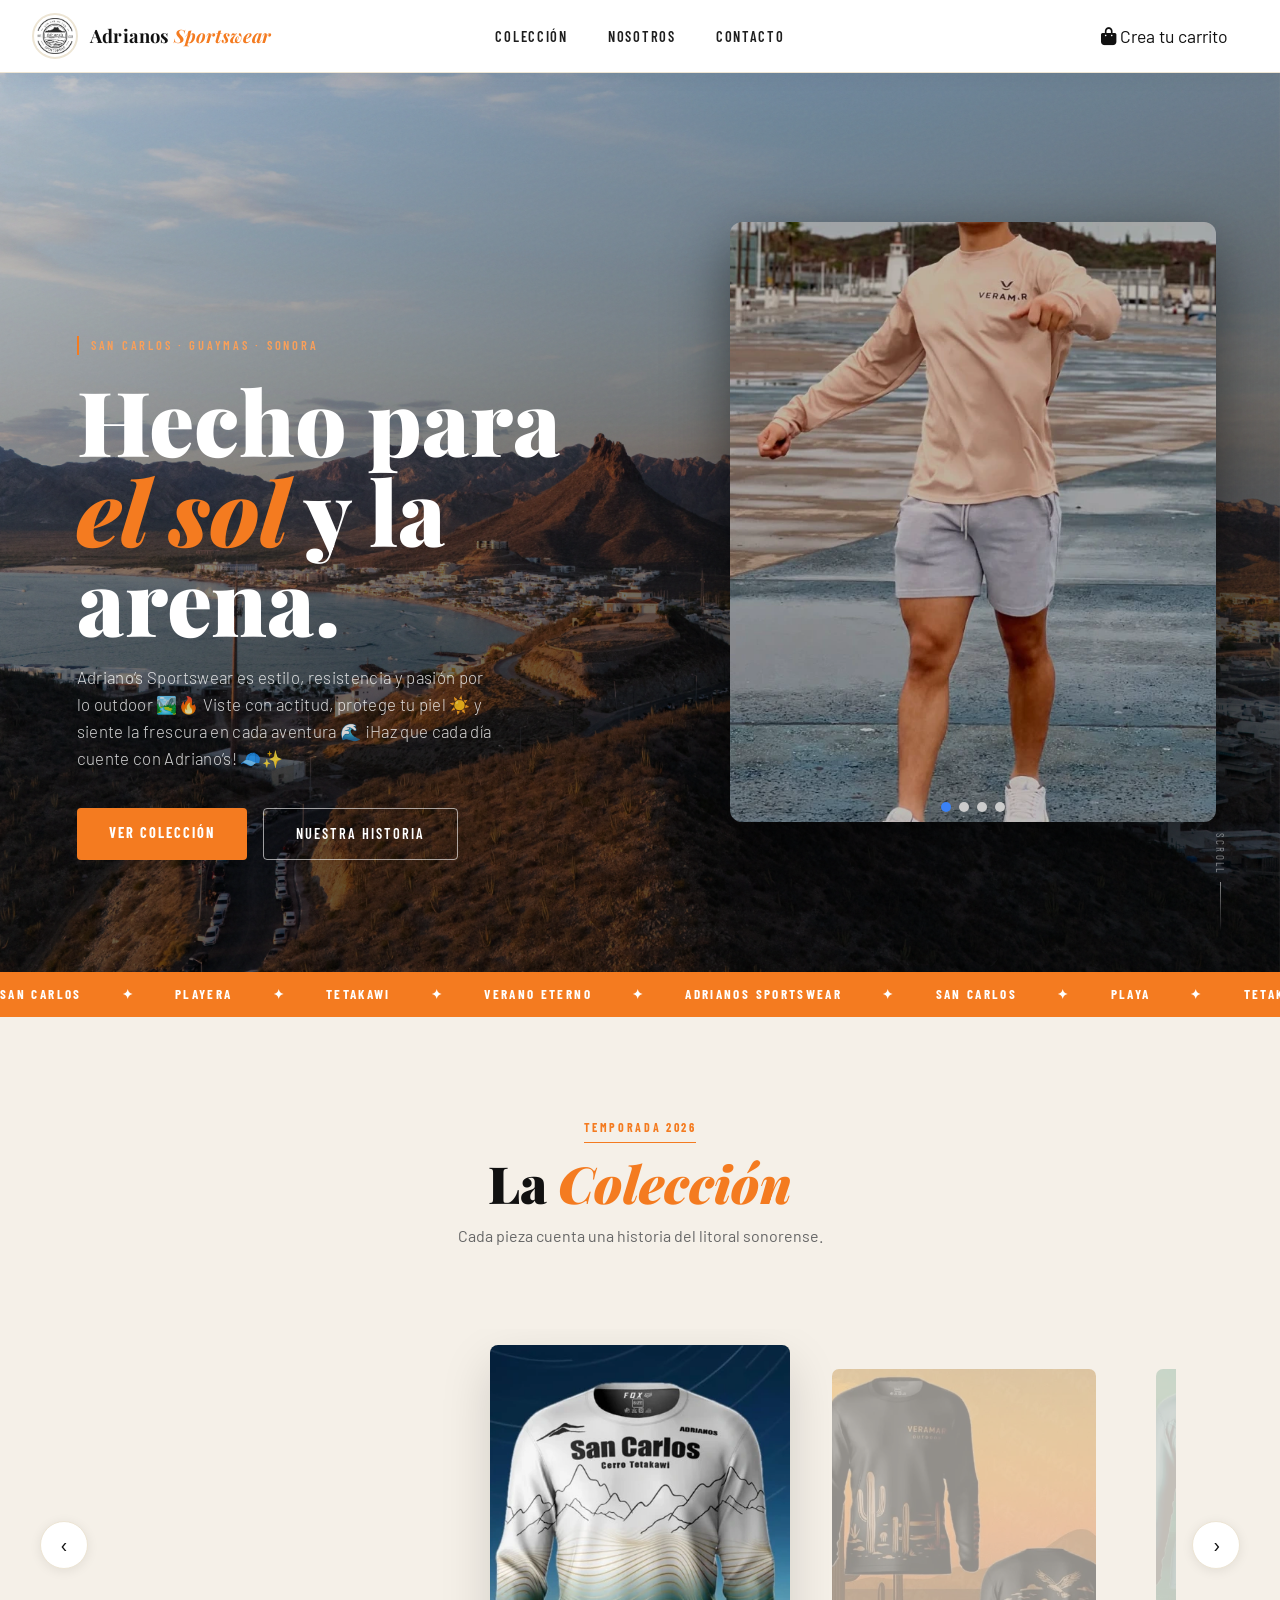
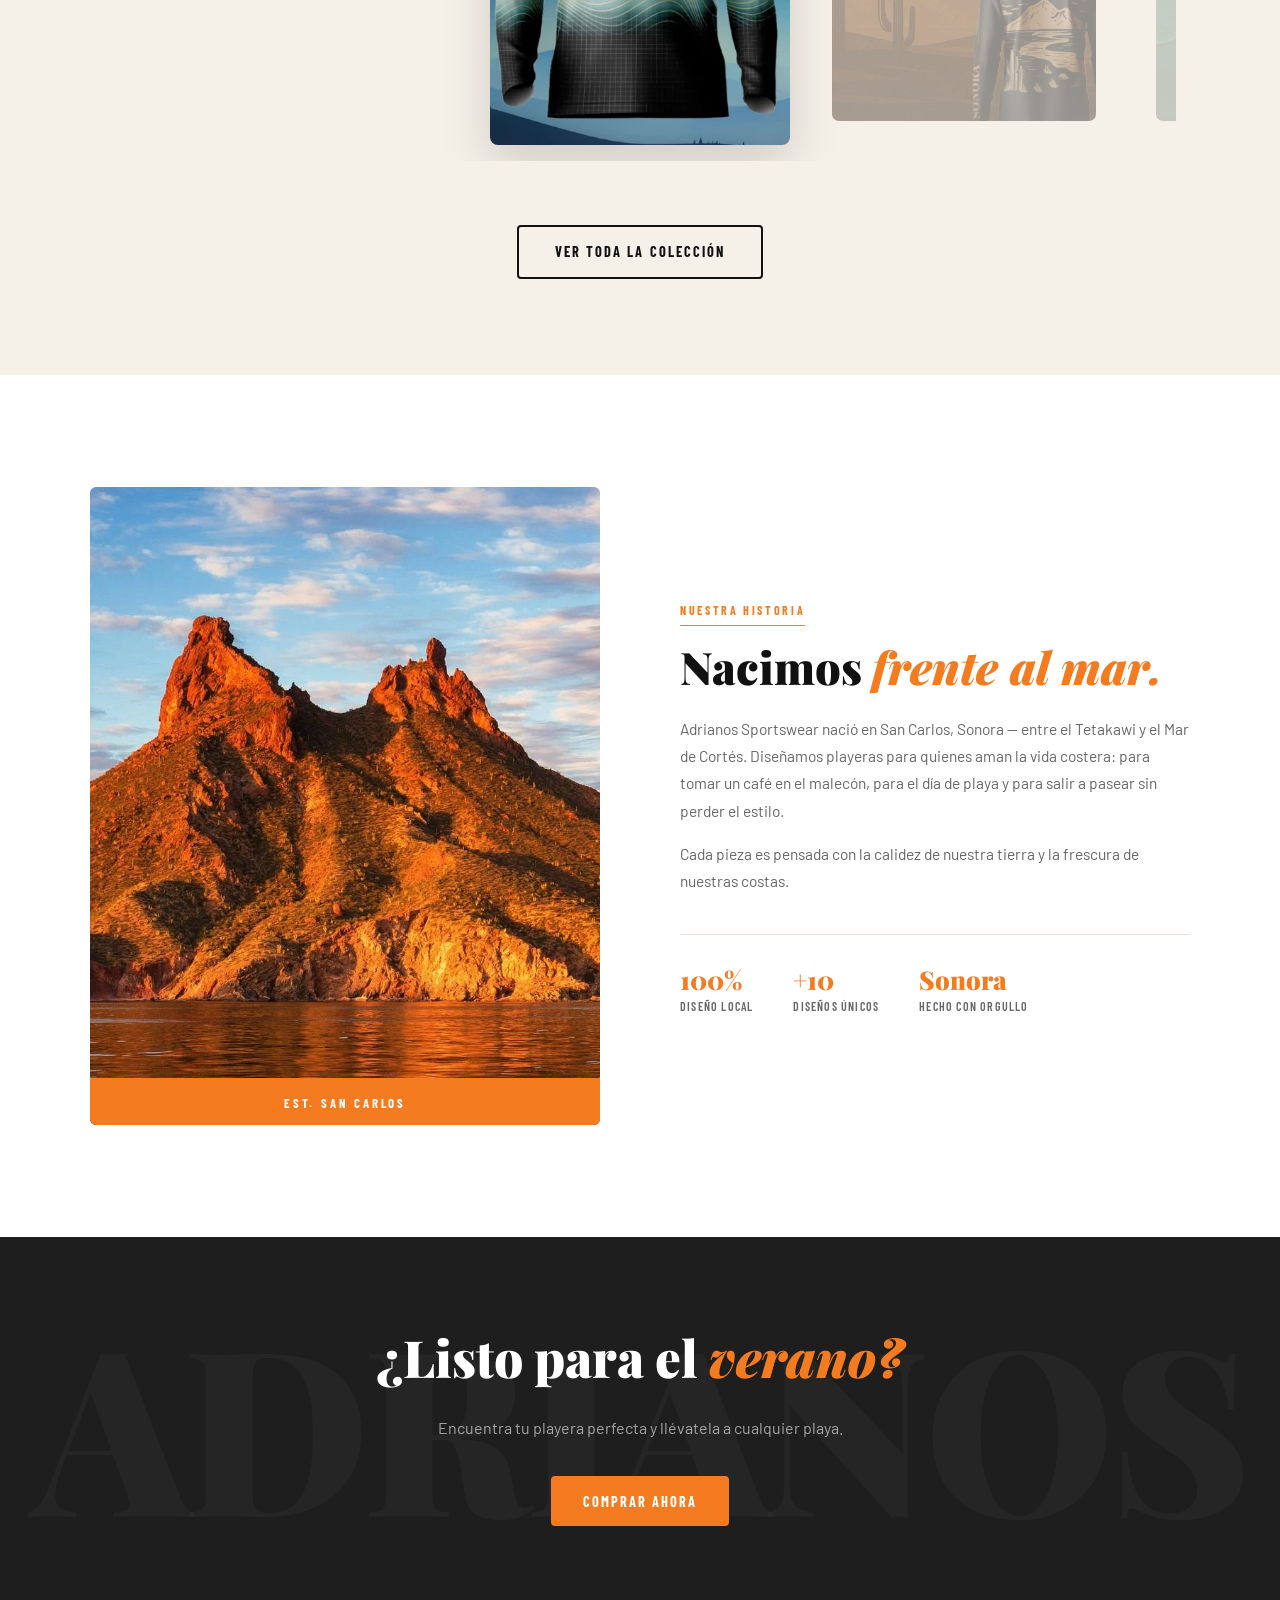
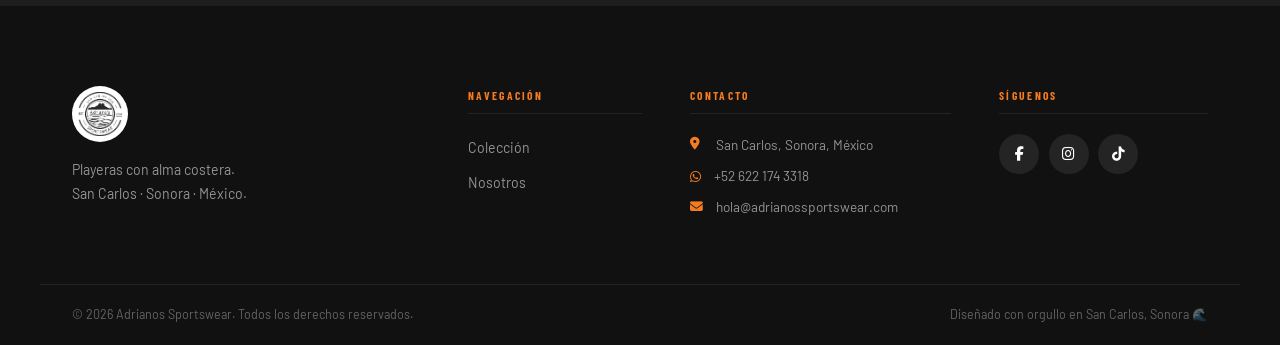
==== commit adbb413d: "Funcionando1 Fix" ====
--- a/index.html
+++ b/index.html
@@ -4,7 +4,7 @@
   <meta charset="UTF-8" />
   <meta name="viewport" content="width=device-width, initial-scale=1.0" />
   <title>Adrianos Sportswear</title>
-  <link rel="stylesheet" href="/styles.css" />
+  <link rel="stylesheet" href="styles.css" />
   <link rel="preconnect" href="https://fonts.googleapis.com" />
   <link rel="preconnect" href="https://fonts.gstatic.com" crossorigin />
   <link href="https://fonts.googleapis.com/css2?family=Playfair+Display:ital,wght@0,400;0,700;0,900;1,400&family=Barlow:wght@300;400;500;600&family=Barlow+Condensed:wght@400;600;700&display=swap" rel="stylesheet" />
@@ -46,7 +46,6 @@
         <li><a href="coleccion.html">Colección</a></li>
         <li><a href="#nosotros">Nosotros</a></li>
         <li><a href="#contacto">Contacto</a></li>
-        <li><a href="/login/login.html">Iniciar sesión</a></li>
       </ul>
     </div>
   </nav>
@@ -74,10 +73,10 @@
     </div>
     <div class="slider-wrapper" id="slider-wrapper">
     <div class="slides" id="slides">
-      <div class="slide"><img src="/img/Muestra1.webp" alt="Foto 1" /></div>
-      <div class="slide"><img src="/img/Muestra2.webp" alt="Foto 2" /></div>
-      <div class="slide"><img src="/img/Muestra3.webp" alt="Foto 3" /></div>
-      <div class="slide"><img src="/img/Muestra4.webp" alt="Foto 4" /></div>
+      <div class="slide"><img src="img/Muestra1.webp" alt="Foto 1" /></div>
+      <div class="slide"><img src="img/Muestra2.webp" alt="Foto 2" /></div>
+      <div class="slide"><img src="img/Muestra3.webp" alt="Foto 3" /></div>
+      <div class="slide"><img src="img/Muestra4.webp" alt="Foto 4" /></div>
     </div>
     <!--<button class="nav-btn prev" onclick="cambiar(-1)">&#8249;</button>
     <button class="nav-btn next" onclick="cambiar(1)">&#8250;</button>-->
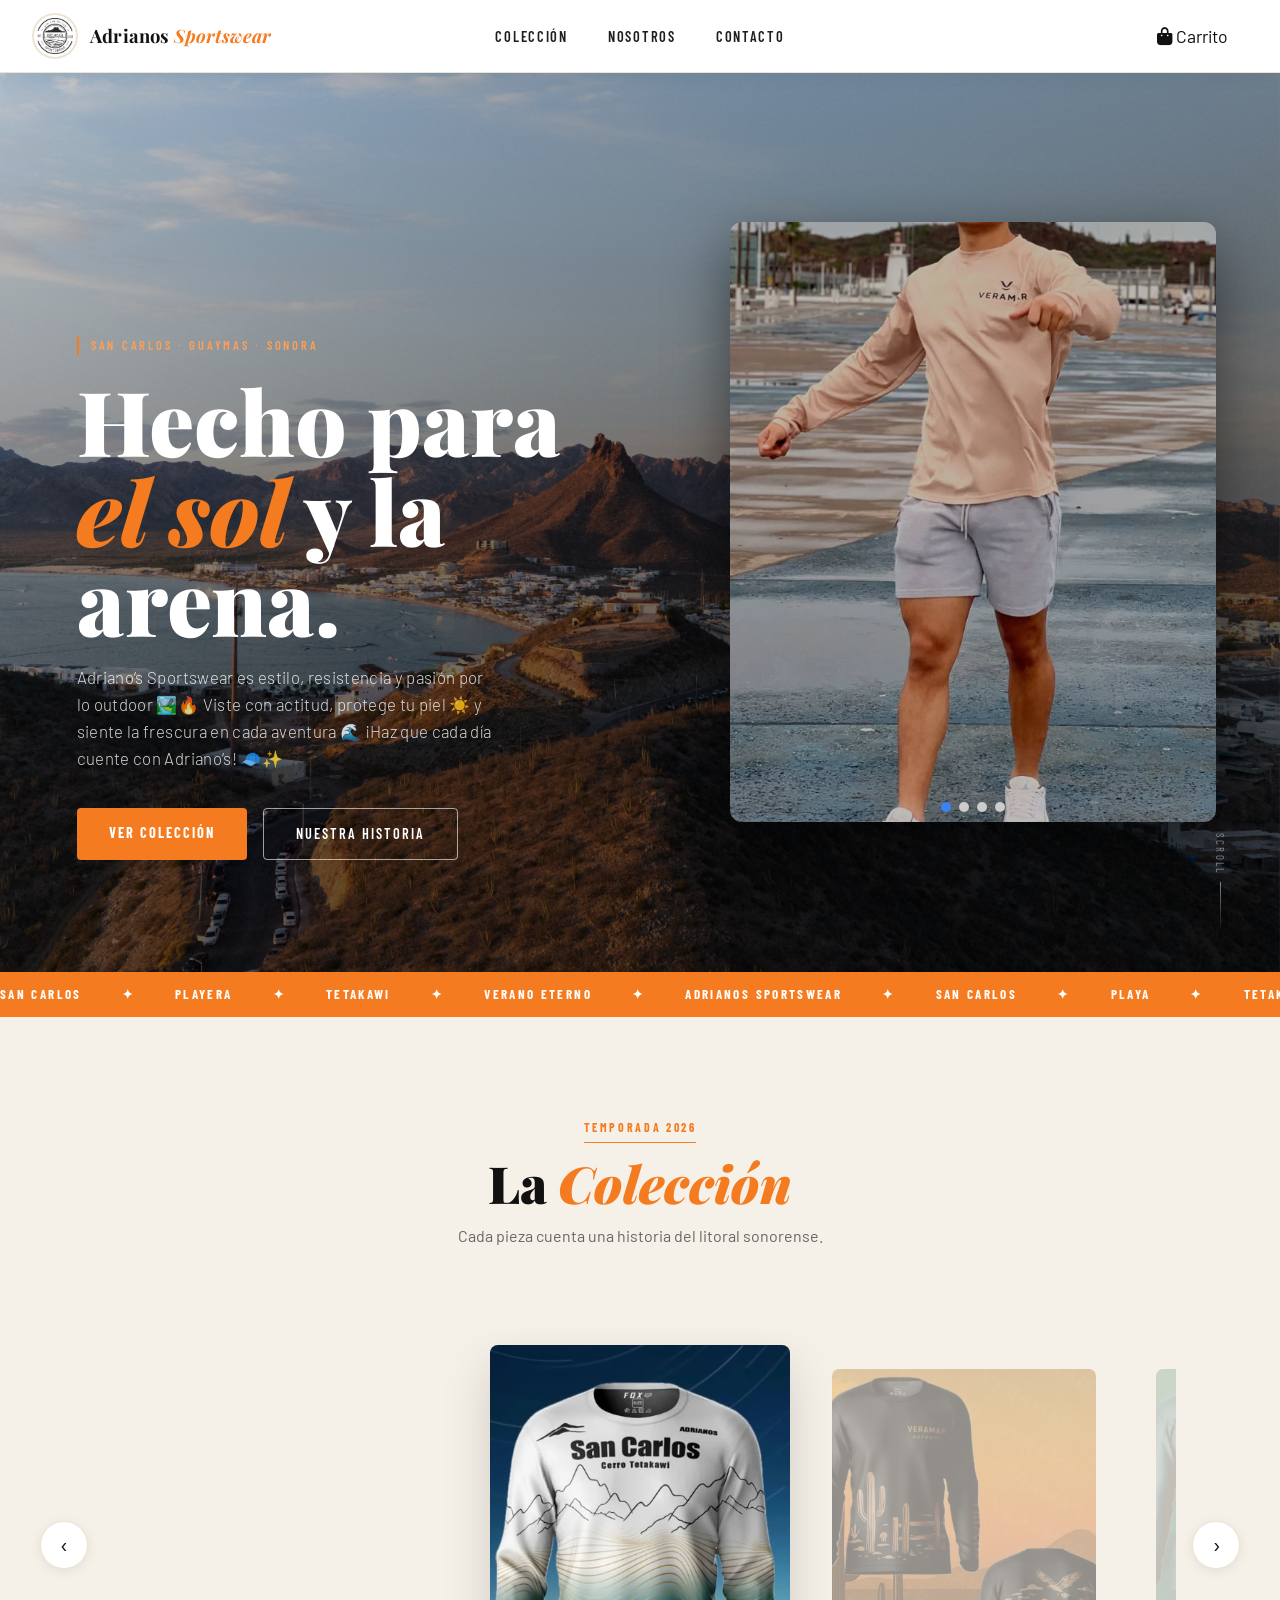
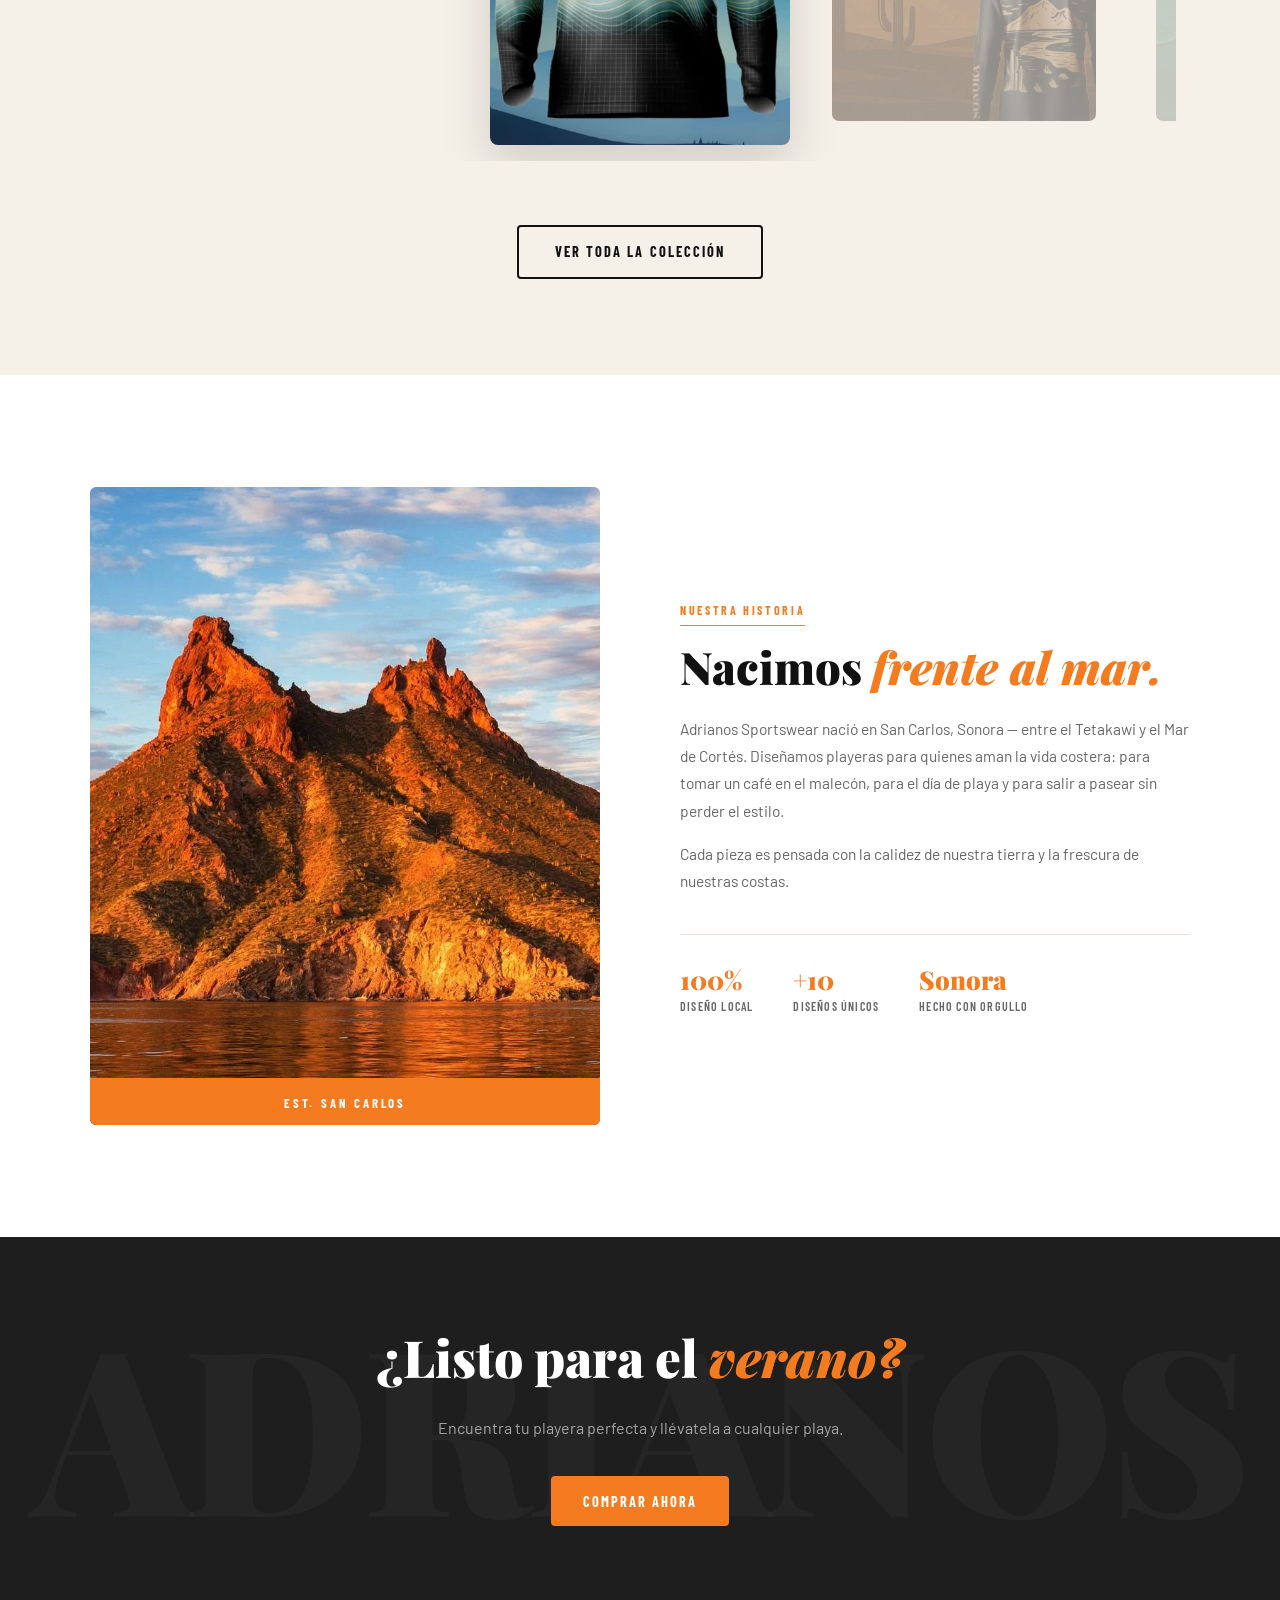
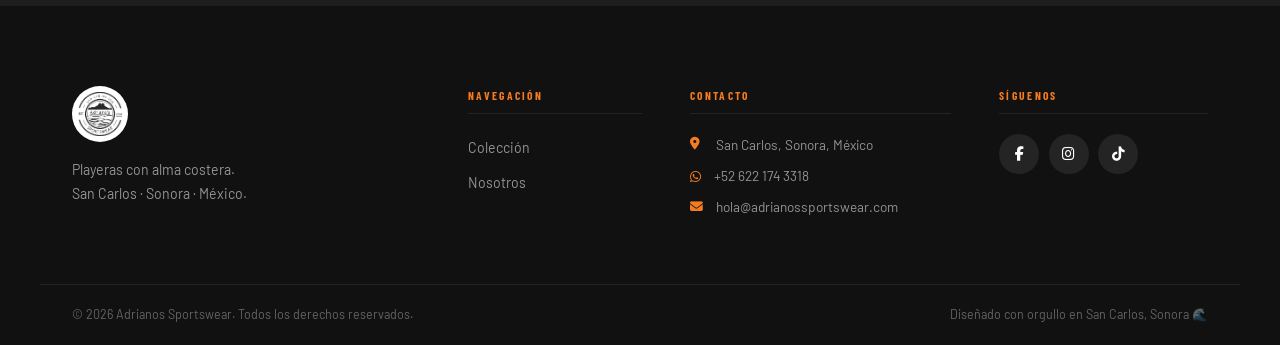
==== commit 2de86517: "Prueba fixNavBar" ====
--- a/index.html
+++ b/index.html
@@ -31,8 +31,7 @@
       <div class="nav-actions">
         <a href = "coleccion.html"class="btn-cart" aria-label="Carrito">
           <i class="fas fa-shopping-bag"></i>
-
-          <span>Crea tu carrito</span></a>
+          <span>Carrito</span></a>
 
         <button class="hamburger" aria-label="Menú">
           <span></span><span></span><span></span>
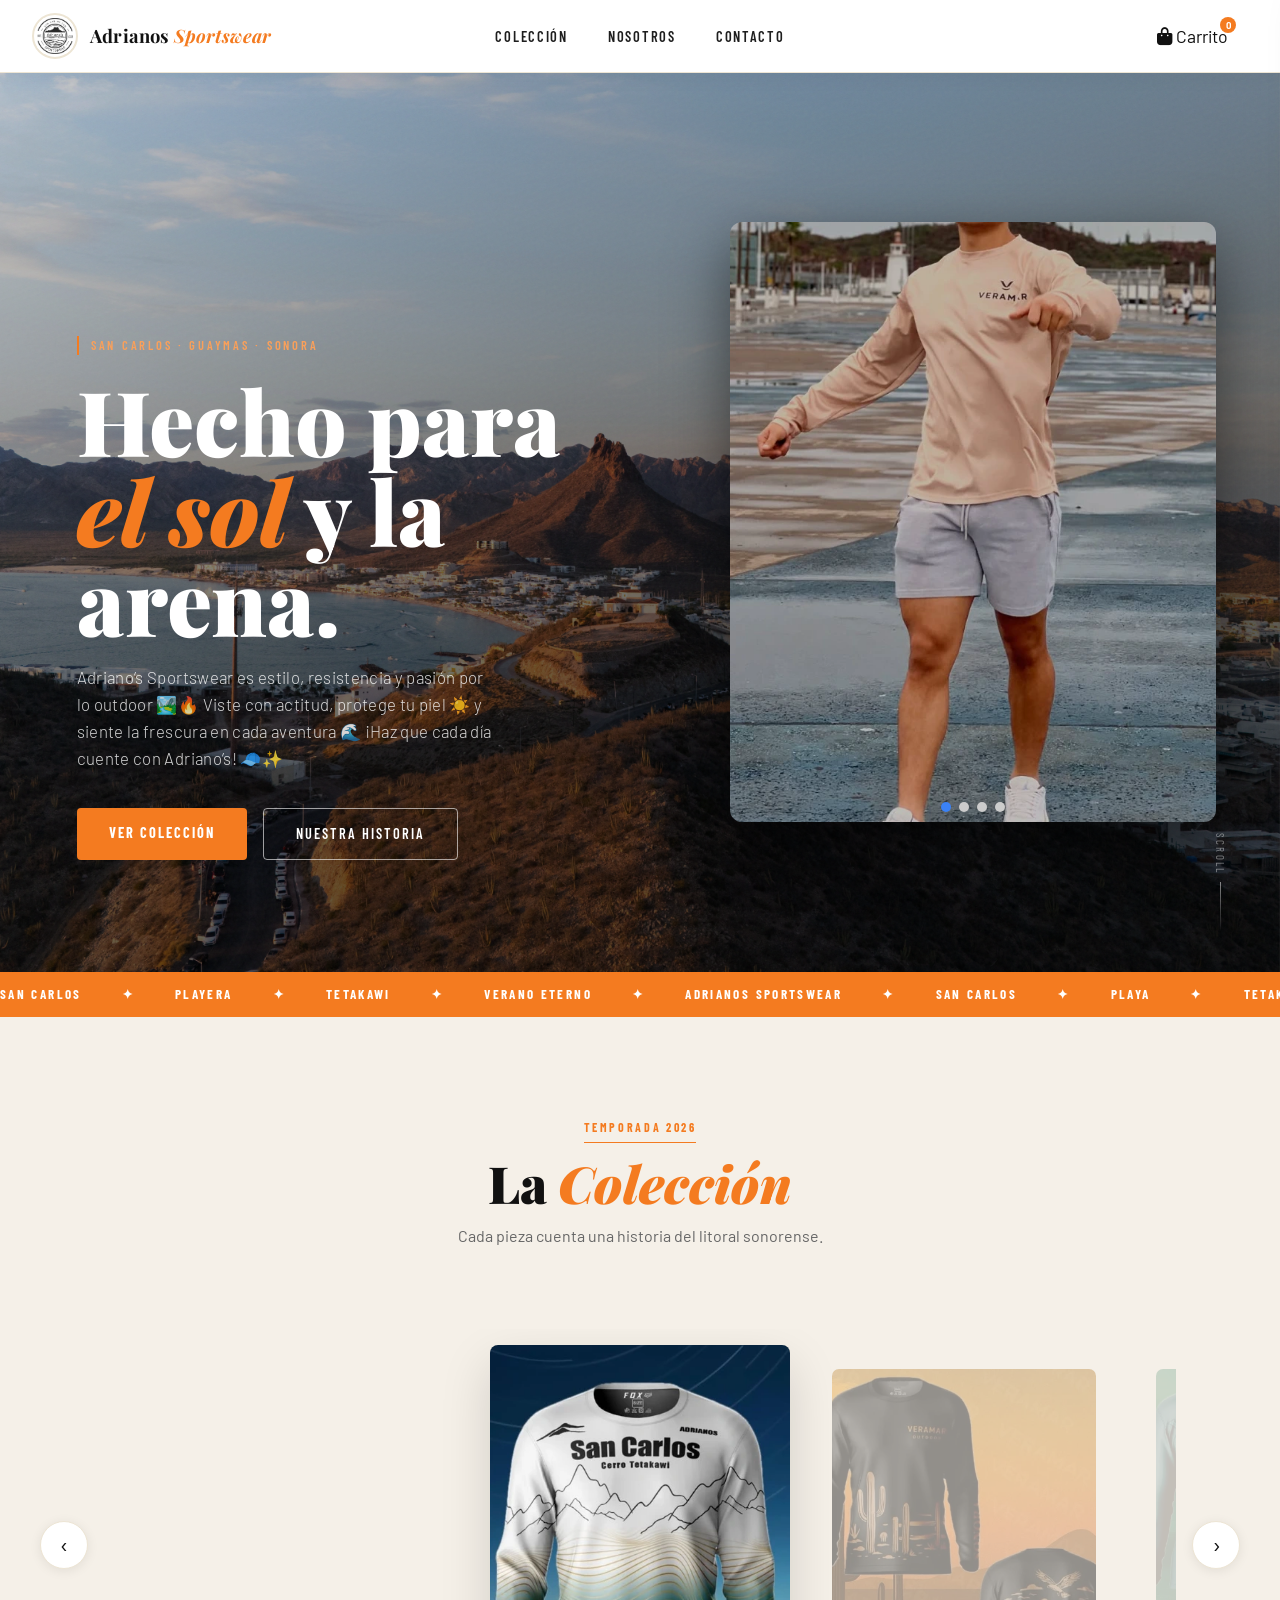
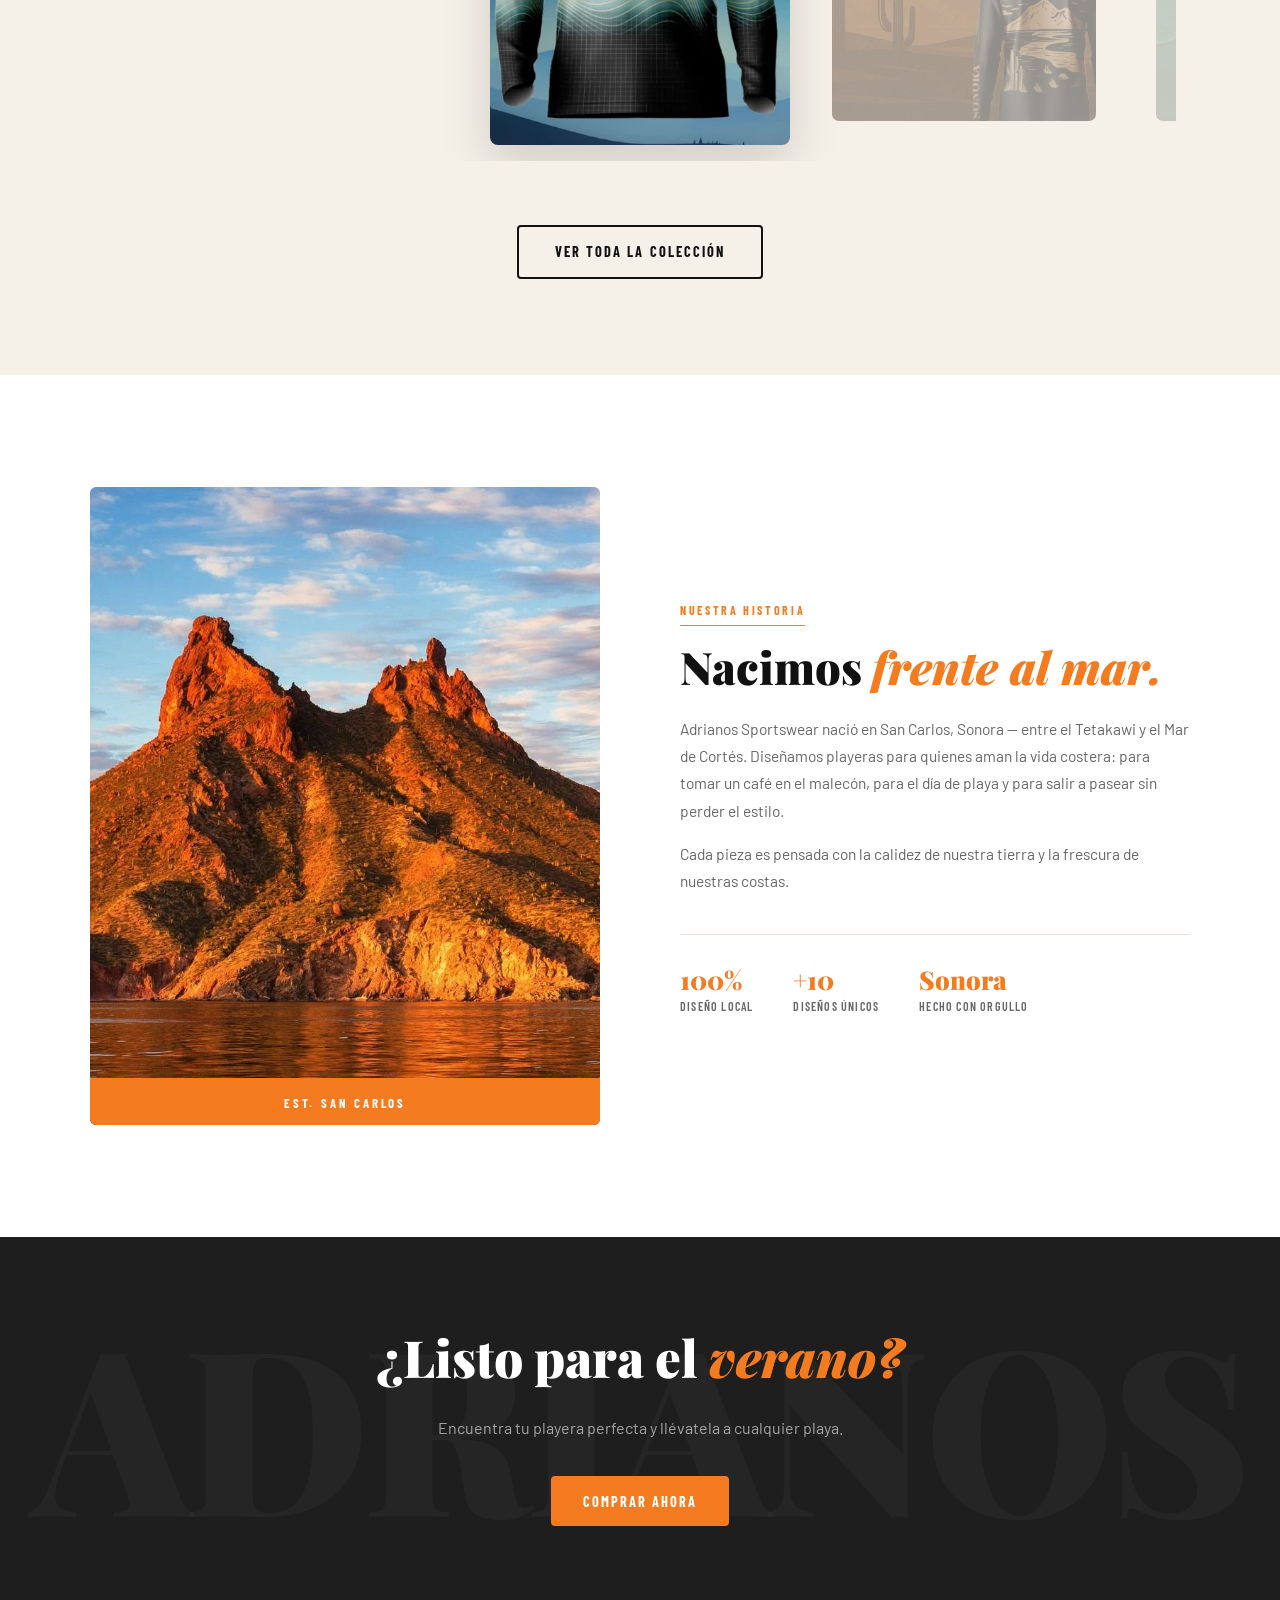
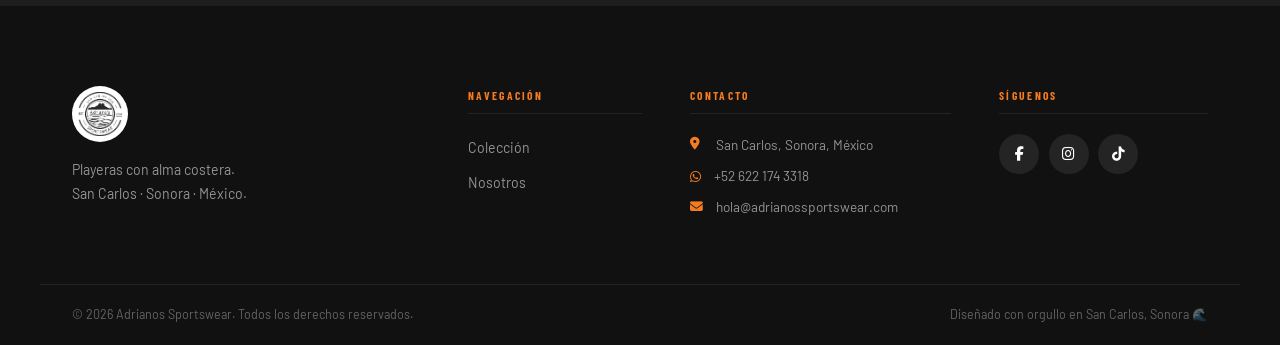
==== commit 06983db6: "Carrito add and navbar-Fix" ====
--- a/index.html
+++ b/index.html
@@ -29,9 +29,11 @@
       </ul>
 
       <div class="nav-actions">
-        <a href = "coleccion.html"class="btn-cart" aria-label="Carrito">
+        <button class="btn-cart" aria-label="Carrito">
           <i class="fas fa-shopping-bag"></i>
-          <span>Carrito</span></a>
+          <span class="cart-count">0</span>
+          <span>Carrito</span>
+        </button>
 
         <button class="hamburger" aria-label="Menú">
           <span></span><span></span><span></span>
@@ -231,6 +233,33 @@
     </div>
   </footer>
 
+  <!-- CARRITO LATERAL -->
+<div class="cart-overlay" id="cartOverlay"></div>
+<aside class="cart-sidebar" id="cartSidebar" aria-label="Carrito de compras">
+  <div class="cart-header">
+    <h2>Tu <span>Carrito</span></h2>
+      <button class="cart-close-btn" id="cartCloseBtn" aria-label="Cerrar carrito">
+      <i class="fas fa-times"></i>
+      </button>
+    </div>
+    <div class="cart-items" id="cartItems">
+      <div class="cart-empty" id="cartEmpty">
+        <i class="fas fa-shopping-bag"></i>
+        <p>Tu carrito está vacío</p>
+      </div>
+    </div>
+    <div class="cart-footer" id="cartFooter" style="display:none;">
+    <div class="cart-total-row">
+        <span class="cart-total-label">Total</span>
+        <span class="cart-total-price" id="cartTotalPrice">$0 <span>MXN</span></span>
+      </div>
+      <a class="btn-whatsapp" id="btnWhatsapp" href="#" target="_blank">
+        <i class="fab fa-whatsapp"></i> Realizar pedido
+      </a>
+    </div>
+  </aside>
+
   <script src="main.js"></script>
+  <script src="carrito.js"></script>
 </body>
 </html>
--- a/styles.css
+++ b/styles.css
@@ -1149,4 +1149,281 @@
   .hamburger { display: flex; }
   .btn-login { display: none; }
   .slider-wrapper { display: none; }
+}
+/* ═══════════════════════════════════════════════════════════════
+   CARRITO LATERAL
+═══════════════════════════════════════════════════════════════ */
+.cart-sidebar {
+  position: fixed;
+  top: 0; right: 0;
+  width: 380px;
+  max-width: 100vw;
+  height: 100vh;
+  background: var(--white);
+  z-index: 3000;
+  display: flex;
+  flex-direction: column;
+  box-shadow: -8px 0 40px rgba(0,0,0,0.18);
+  transform: translateX(110%);
+  transition: transform 0.35s cubic-bezier(0.4, 0, 0.2, 1);
+}
+
+.cart-sidebar.open {
+  transform: translateX(0);
+}
+
+.cart-overlay {
+  position: fixed;
+  inset: 0;
+  background: rgba(0,0,0,0.5);
+  z-index: 2999;
+  opacity: 0;
+  pointer-events: none;
+  transition: opacity 0.35s ease;
+}
+
+.cart-overlay.open {
+  opacity: 1;
+  pointer-events: all;
+}
+
+.cart-header {
+  display: flex;
+  align-items: center;
+  justify-content: space-between;
+  padding: 1.5rem 1.5rem 1rem;
+  border-bottom: 1px solid var(--cream-2);
+  flex-shrink: 0;
+}
+
+.cart-header h2 {
+  font-family: var(--font-display);
+  font-size: 1.3rem;
+  font-weight: 900;
+  color: var(--black);
+}
+
+.cart-header h2 span {
+  color: var(--orange);
+}
+
+.cart-close-btn {
+  width: 36px; height: 36px;
+  background: var(--black);
+  color: var(--white);
+  border-radius: 50%;
+  font-size: 0.85rem;
+  display: flex;
+  align-items: center;
+  justify-content: center;
+  transition: background var(--transition), transform 0.2s;
+  cursor: pointer;
+}
+
+.cart-close-btn:hover {
+  background: var(--orange);
+  transform: rotate(90deg);
+}
+
+.cart-items {
+  flex: 1;
+  overflow-y: auto;
+  padding: 1rem 1.5rem;
+  display: flex;
+  flex-direction: column;
+  gap: 1rem;
+}
+
+.cart-empty {
+  display: flex;
+  flex-direction: column;
+  align-items: center;
+  justify-content: center;
+  gap: 0.75rem;
+  height: 100%;
+  color: var(--gray-light);
+  text-align: center;
+}
+
+.cart-empty i {
+  font-size: 2.5rem;
+}
+
+.cart-empty p {
+  font-family: var(--font-condensed);
+  font-size: 0.85rem;
+  font-weight: 600;
+  letter-spacing: 0.1em;
+  text-transform: uppercase;
+  color: var(--gray-light);
+}
+
+.cart-item {
+  display: grid;
+  grid-template-columns: 64px 1fr auto;
+  gap: 0.75rem;
+  align-items: start;
+  padding: 0.85rem;
+  background: var(--cream);
+  border-radius: 6px;
+  border: 1px solid var(--cream-2);
+  animation: cardIn 0.25s ease both;
+}
+
+.cart-item-img {
+  width: 64px; height: 64px;
+  border-radius: 4px;
+  overflow: hidden;
+  background: var(--cream-2);
+  flex-shrink: 0;
+}
+
+.cart-item-img img {
+  width: 100%; height: 100%;
+  object-fit: cover;
+}
+
+.cart-item-info h4 {
+  font-family: var(--font-display);
+  font-size: 0.95rem;
+  font-weight: 700;
+  color: var(--black);
+  margin-bottom: 0.2rem;
+  line-height: 1.2;
+}
+
+.cart-item-talla {
+  font-family: var(--font-condensed);
+  font-size: 0.7rem;
+  font-weight: 700;
+  letter-spacing: 0.1em;
+  text-transform: uppercase;
+  color: var(--gray);
+  margin-bottom: 0.4rem;
+}
+
+.cart-item-qty-row {
+  display: flex;
+  align-items: center;
+  gap: 0.5rem;
+  margin-top: 0.4rem;
+}
+
+.qty-btn {
+  width: 24px; height: 24px;
+  border: 1.5px solid var(--cream-2);
+  border-radius: 4px;
+  background: var(--white);
+  font-size: 0.9rem;
+  color: var(--black);
+  display: flex;
+  align-items: center;
+  justify-content: center;
+  cursor: pointer;
+  transition: all var(--transition);
+  font-family: var(--font-body);
+  line-height: 1;
+}
+
+.qty-btn:hover {
+  border-color: var(--orange);
+  color: var(--orange);
+}
+
+.qty-num {
+  font-family: var(--font-condensed);
+  font-size: 0.9rem;
+  font-weight: 700;
+  color: var(--black);
+  min-width: 20px;
+  text-align: center;
+}
+
+.cart-item-price {
+  font-family: var(--font-condensed);
+  font-size: 1rem;
+  font-weight: 700;
+  color: var(--orange);
+  white-space: nowrap;
+}
+
+.cart-item-delete {
+  font-size: 0.75rem;
+  color: var(--gray-light);
+  padding: 0.2rem;
+  transition: color var(--transition);
+  cursor: pointer;
+  display: flex;
+  align-items: center;
+  justify-content: center;
+}
+
+.cart-item-delete:hover { color: #e74c3c; }
+
+.cart-footer {
+  border-top: 1px solid var(--cream-2);
+  padding: 1.25rem 1.5rem 1.5rem;
+  flex-shrink: 0;
+  background: var(--white);
+}
+
+.cart-total-row {
+  display: flex;
+  justify-content: space-between;
+  align-items: baseline;
+  margin-bottom: 1.25rem;
+}
+
+.cart-total-label {
+  font-family: var(--font-condensed);
+  font-size: 0.78rem;
+  font-weight: 700;
+  letter-spacing: 0.15em;
+  text-transform: uppercase;
+  color: var(--gray);
+}
+
+.cart-total-price {
+  font-family: var(--font-display);
+  font-size: 1.6rem;
+  font-weight: 900;
+  color: var(--black);
+}
+
+.cart-total-price span {
+  font-size: 0.85rem;
+  font-family: var(--font-condensed);
+  color: var(--gray);
+  font-weight: 600;
+}
+
+.btn-whatsapp {
+  display: flex;
+  align-items: center;
+  justify-content: center;
+  gap: 0.6rem;
+  width: 100%;
+  padding: 0.95rem;
+  background: #25D366;
+  color: var(--white);
+  font-family: var(--font-condensed);
+  font-size: 0.95rem;
+  font-weight: 700;
+  letter-spacing: 0.12em;
+  text-transform: uppercase;
+  border-radius: 4px;
+  transition: background var(--transition), transform 0.2s;
+  cursor: pointer;
+  text-decoration: none;
+}
+
+.btn-whatsapp:hover {
+  background: #1ebe5d;
+  transform: translateY(-2px);
+}
+
+.btn-whatsapp i { font-size: 1.1rem; }
+
+@media (max-width: 480px) {
+  .cart-sidebar { width: 100vw; }
 }
